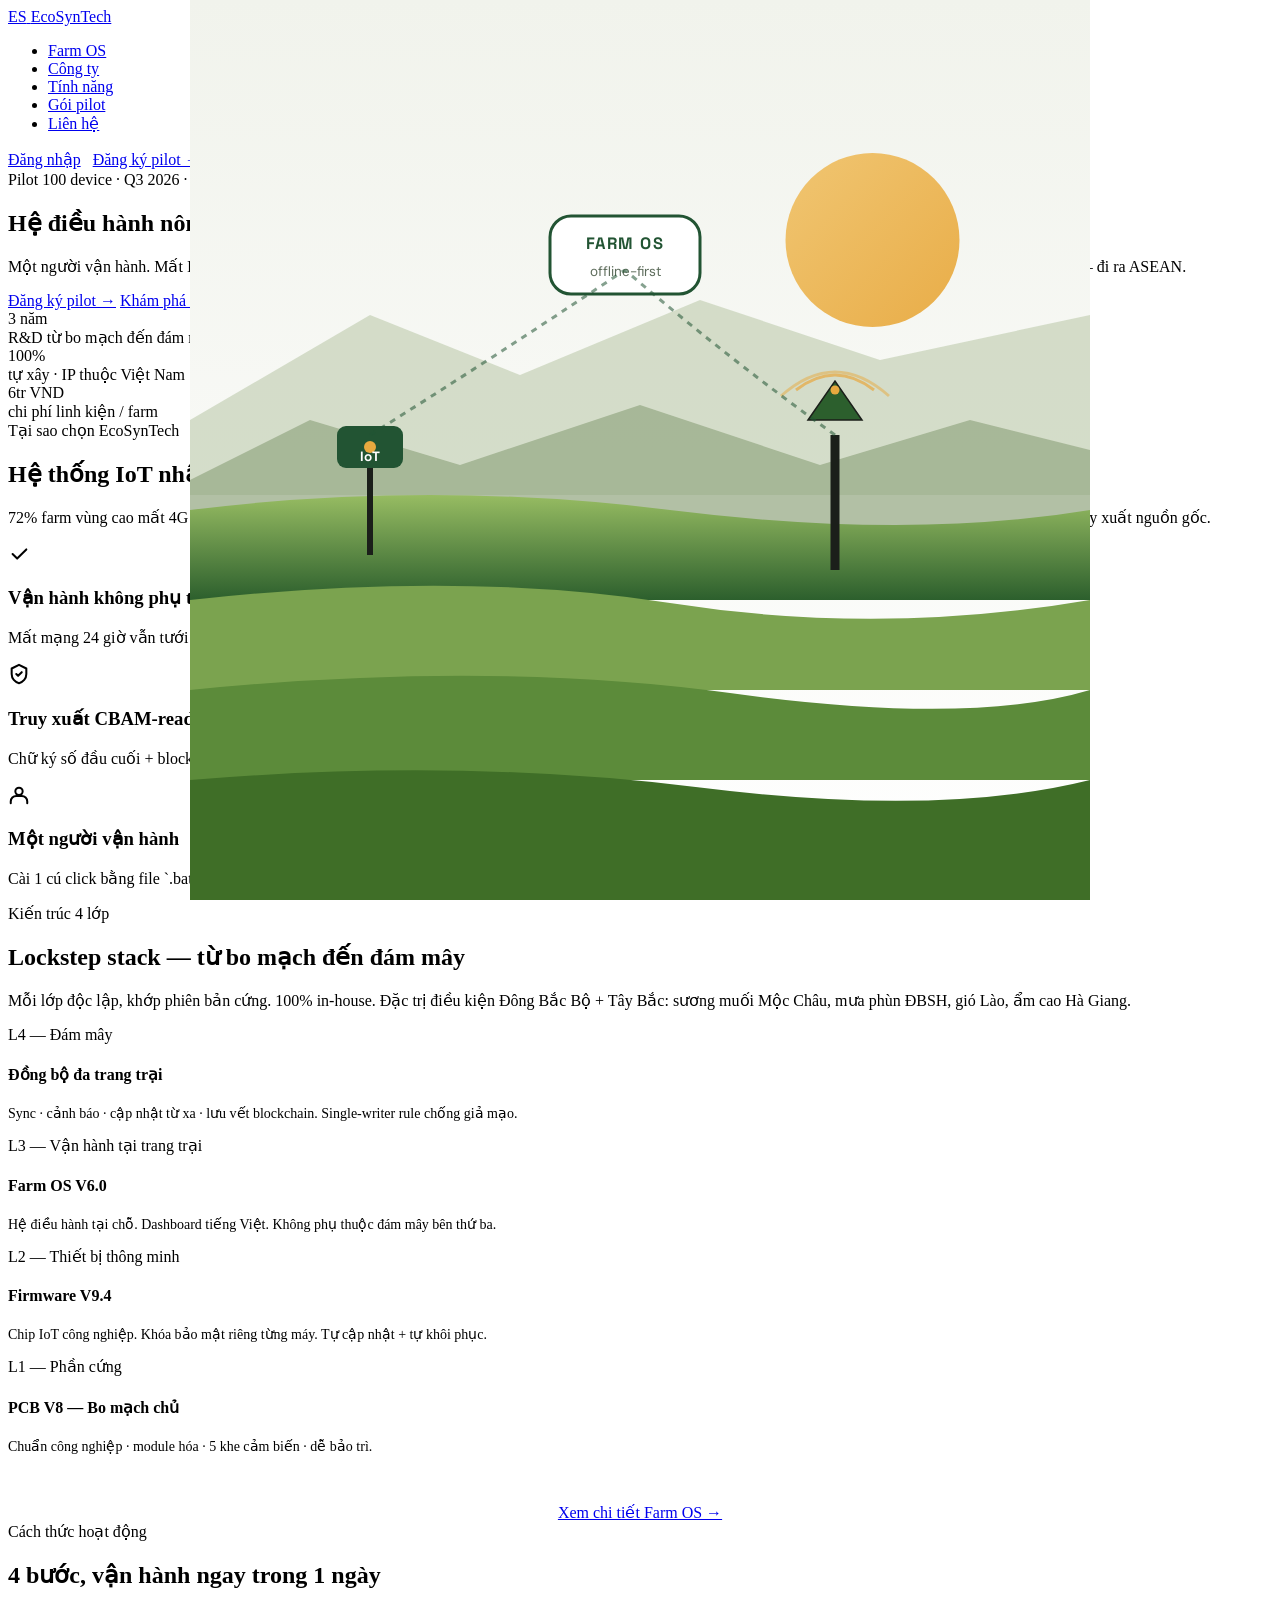
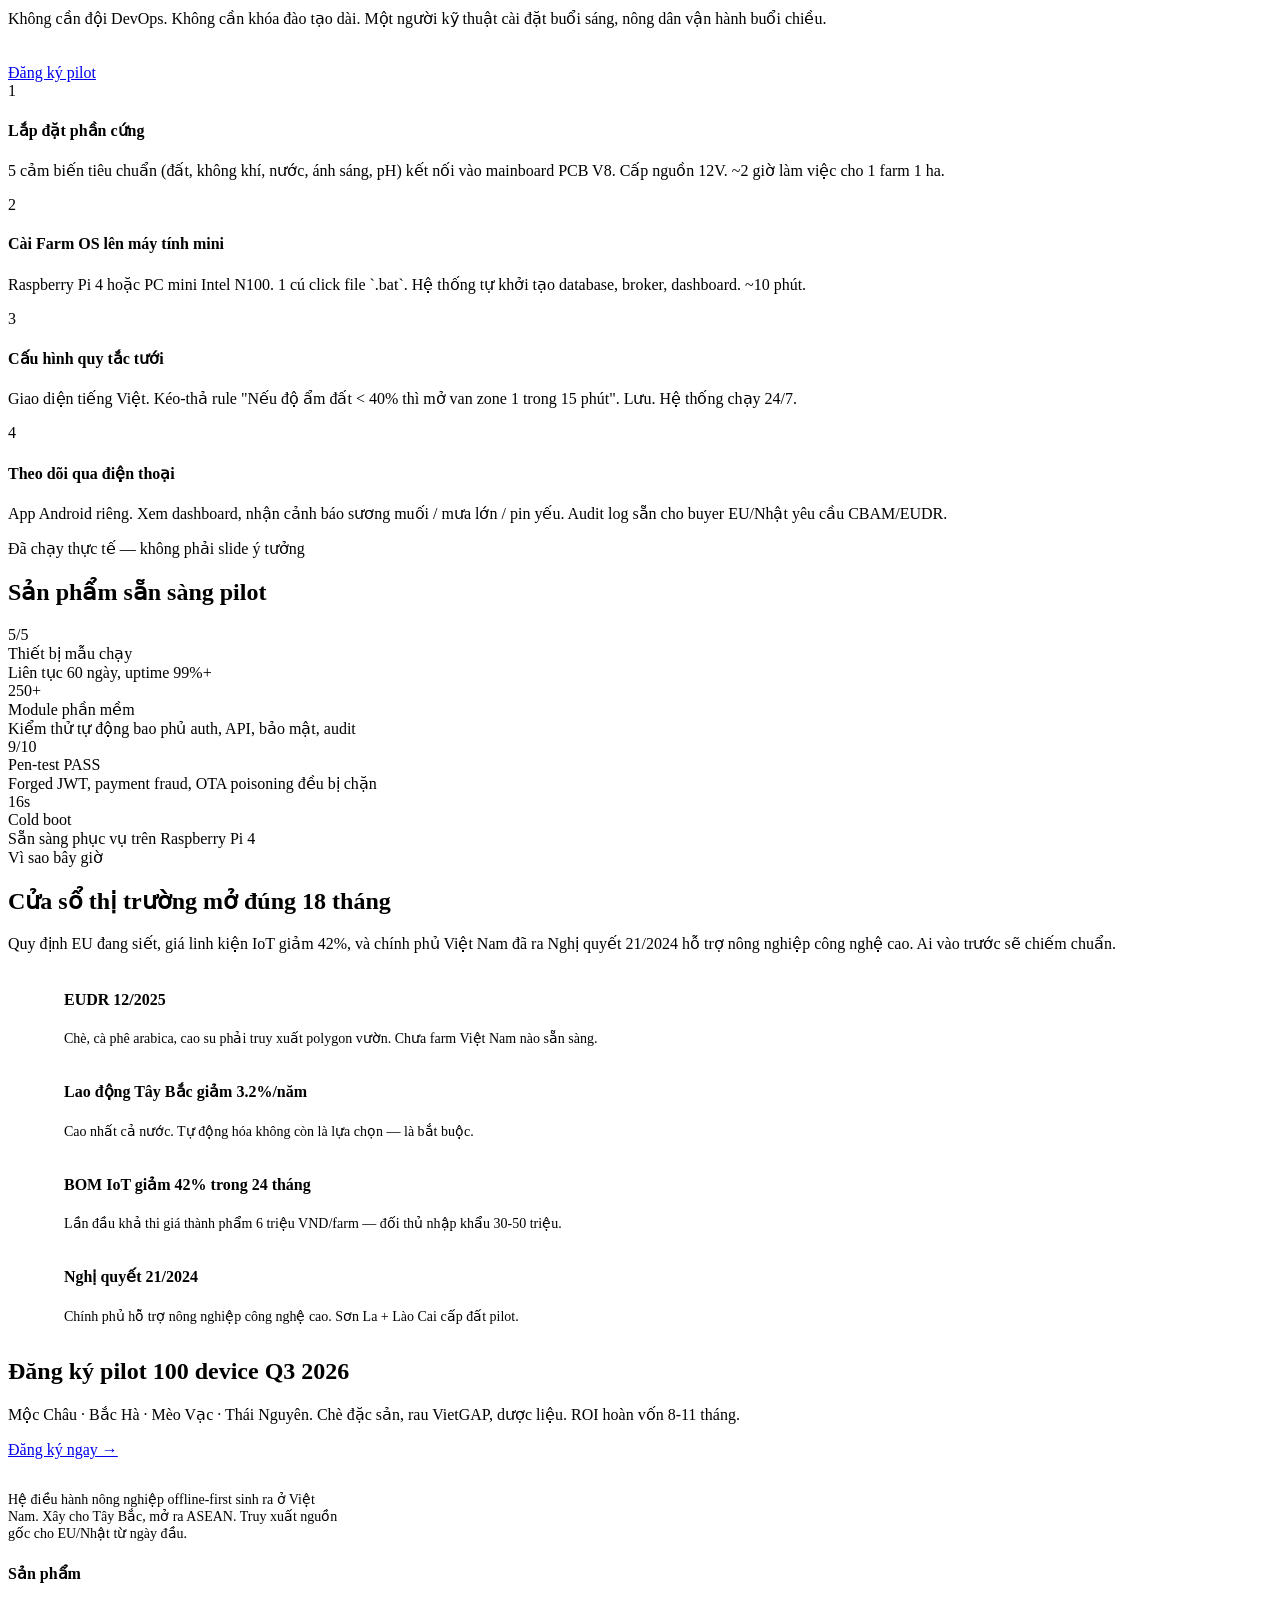
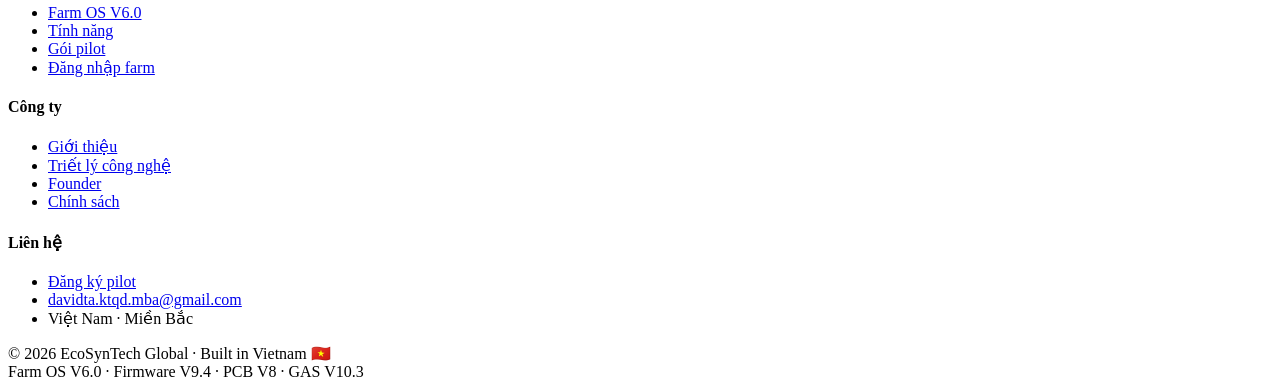
==== index.html @ 5f827bb7 "feat: initial deploy 4-page landing EcoSynTech 2026-06" ====
<!doctype html>
<html lang="vi">
<head>
<meta charset="utf-8">
<meta name="viewport" content="width=device-width, initial-scale=1, viewport-fit=cover">
<title>EcoSynTech Global — Hệ điều hành nông nghiệp Việt Nam</title>
<meta name="description" content="EcoSynTech Farm OS: hệ điều hành nông nghiệp offline-first, truy xuất nguồn gốc CBAM-ready, một người vận hành. Xây tại Việt Nam — Tây Bắc → ASEAN.">
<meta name="theme-color" content="#225433">
<meta property="og:title" content="EcoSynTech Global — Hệ điều hành nông nghiệp">
<meta property="og:description" content="Offline-first · Truy xuất nguồn gốc · CBAM-ready · Một người vận hành. Xây tại Việt Nam.">
<meta property="og:type" content="website">
<link rel="preconnect" href="https://fonts.googleapis.com">
<link rel="preconnect" href="https://fonts.gstatic.com" crossorigin>
<link href="https://fonts.googleapis.com/css2?family=DM+Sans:wght@400;500;600;700&family=Space+Grotesk:wght@400;500;600;700&display=swap" rel="stylesheet">
<link rel="stylesheet" href="/css/landing.css">
</head>
<body>

<!-- ===== NAV ===== -->
<header class="nav">
  <div class="container nav-inner">
    <a href="/" class="brand">
      <span class="brand-mark">ES</span>
      <span>EcoSynTech</span>
    </a>
    <nav>
      <ul class="nav-links" id="navLinks">
        <li><a href="/farm-os.html">Farm OS</a></li>
        <li><a href="/about.html">Công ty</a></li>
        <li><a href="/farm-os.html#features">Tính năng</a></li>
        <li><a href="/farm-os.html#pricing">Gói pilot</a></li>
        <li><a href="/pilot.html">Liên hệ</a></li>
      </ul>
    </nav>
    <div style="display:flex; align-items:center; gap:12px;">
      <a href="/launcher.html" class="btn btn-ghost btn-sm">Đăng nhập</a>
      <a href="/pilot.html" class="btn btn-primary btn-sm nav-cta">Đăng ký pilot →</a>
      <button class="nav-toggle" id="navToggle" aria-label="Menu">☰</button>
    </div>
  </div>
</header>

<!-- ===== HERO ===== -->
<section class="hero">
  <div class="container hero-grid">
    <div>
      <span class="pill pill-amber"><span class="pill-dot"></span>Pilot 100 device · Q3 2026 · Mộc Châu + Lào Cai</span>
      <h1>Hệ điều hành <span class="em">nông nghiệp</span> sinh ra ở Việt Nam.</h1>
      <p class="lead">Một người vận hành. Mất Internet 24 giờ vẫn tưới đúng. Truy xuất nguồn gốc cho EU/Nhật từ ngày đầu. Xây cho chè đặc sản, rau VietGAP, dược liệu Tây Bắc — đi ra ASEAN.</p>

      <div class="hero-cta">
        <a href="/pilot.html" class="btn btn-primary btn-lg">Đăng ký pilot →</a>
        <a href="/farm-os.html" class="btn btn-ghost btn-lg">Khám phá Farm OS</a>
      </div>

      <div class="hero-meta">
        <div class="item">
          <div class="n">3 năm</div>
          <div class="l">R&D từ bo mạch đến đám mây</div>
        </div>
        <div class="item">
          <div class="n">100%</div>
          <div class="l">tự xây · IP thuộc Việt Nam</div>
        </div>
        <div class="item">
          <div class="n">6tr VND</div>
          <div class="l">chi phí linh kiện / farm</div>
        </div>
      </div>
    </div>

    <!-- Hero illustration (inline SVG to keep offline) -->
    <div class="hero-art">
      <svg viewBox="0 0 600 600" xmlns="http://www.w3.org/2000/svg" style="position:absolute;inset:0;width:100%;height:100%;">
        <defs>
          <linearGradient id="sky" x1="0" y1="0" x2="0" y2="1">
            <stop offset="0" stop-color="#F1F3EC"/>
            <stop offset="1" stop-color="#FFFFFF"/>
          </linearGradient>
          <linearGradient id="terrace" x1="0" y1="0" x2="0" y2="1">
            <stop offset="0" stop-color="#97BC62"/>
            <stop offset="1" stop-color="#2C5F2D"/>
          </linearGradient>
          <linearGradient id="sun" x1="0" y1="0" x2="1" y2="1">
            <stop offset="0" stop-color="#F0C36B"/>
            <stop offset="1" stop-color="#E8A93F"/>
          </linearGradient>
        </defs>
        <!-- Sky -->
        <rect width="600" height="600" fill="url(#sky)"/>
        <!-- Sun -->
        <circle cx="455" cy="160" r="58" fill="url(#sun)" opacity="0.95"/>
        <!-- Distant mountain layer -->
        <path d="M0,280 L120,210 L220,250 L340,200 L460,240 L600,210 L600,330 L0,330 Z" fill="#B8C7A6" opacity="0.55"/>
        <path d="M0,320 L80,280 L180,310 L300,270 L420,310 L520,280 L600,300 L600,360 L0,360 Z" fill="#94A883" opacity="0.7"/>
        <!-- Terraced fields -->
        <path d="M0,340 Q160,320 320,340 T600,340 L600,400 L0,400 Z" fill="url(#terrace)"/>
        <path d="M0,400 Q180,380 320,402 T600,400 L600,460 L0,460 Z" fill="#7BA34F"/>
        <path d="M0,460 Q200,440 360,462 T600,460 L600,520 L0,520 Z" fill="#5C8B3A"/>
        <path d="M0,520 Q180,505 340,525 T600,520 L600,600 L0,600 Z" fill="#3F6E27"/>
        <!-- IoT sensor node (sensor mast) -->
        <g transform="translate(120,310)">
          <rect x="-2" y="0" width="4" height="60" fill="#1B1F1A"/>
          <rect x="-22" y="-26" width="44" height="28" rx="6" fill="#225433"/>
          <circle cx="0" cy="-12" r="4" fill="#E8A93F"/>
          <text x="0" y="-3" text-anchor="middle" fill="#FFF" font-size="9" font-family="Space Grotesk" font-weight="700">IoT</text>
        </g>
        <!-- Gateway antenna -->
        <g transform="translate(430,290)">
          <rect x="-3" y="0" width="6" height="90" fill="#1B1F1A"/>
          <path d="M-18,-10 L0,-36 L18,-10 Z" fill="#2C5F2D" stroke="#1B1F1A" stroke-width="1"/>
          <circle cx="0" cy="-30" r="3" fill="#E8A93F"/>
          <!-- Wave -->
          <path d="M-26,-30 Q0,-50 26,-30" stroke="#E8A93F" stroke-width="2" fill="none" opacity="0.7"/>
          <path d="M-36,-26 Q0,-58 36,-26" stroke="#E8A93F" stroke-width="2" fill="none" opacity="0.5"/>
        </g>
        <!-- Cloud / chip floating -->
        <g transform="translate(290,170)">
          <rect x="-50" y="-26" width="100" height="52" rx="14" fill="#FFFFFF" stroke="#225433" stroke-width="2"/>
          <text x="0" y="-4" text-anchor="middle" fill="#225433" font-size="11" font-family="Space Grotesk" font-weight="700" letter-spacing="1">FARM OS</text>
          <text x="0" y="14" text-anchor="middle" fill="#5C6B5A" font-size="9" font-family="DM Sans">offline-first</text>
        </g>
        <!-- Data lines -->
        <path d="M120,290 Q200,240 290,180" stroke="#225433" stroke-width="2" stroke-dasharray="4,4" fill="none" opacity="0.55"/>
        <path d="M430,290 Q360,240 290,180" stroke="#225433" stroke-width="2" stroke-dasharray="4,4" fill="none" opacity="0.55"/>
      </svg>
    </div>
  </div>
</section>

<!-- ===== VALUE PROPOSITION ===== -->
<section class="section">
  <div class="container">
    <div class="section-head">
      <span class="eyebrow">Tại sao chọn EcoSynTech</span>
      <h2>Hệ thống IoT nhập khẩu KHÔNG hợp nông trại Việt Nam</h2>
      <p class="lead">72% farm vùng cao mất 4G ≥ 3 giờ/ngày. 12-18% năng suất chè & rau VietGAP mất mỗi vụ vì tưới sai. EU CBAM 2027 đến gần — nhưng 0 farm Việt sẵn sàng truy xuất nguồn gốc.</p>
    </div>

    <div class="grid grid-3">
      <div class="feature">
        <div class="feature-ic">
          <svg width="22" height="22" viewBox="0 0 24 24" fill="none" stroke="currentColor" stroke-width="2.2" stroke-linecap="round" stroke-linejoin="round"><path d="M5 12l5 5L20 7"/></svg>
        </div>
        <h3>Vận hành không phụ thuộc Internet</h3>
        <p>Mất mạng 24 giờ vẫn tưới đúng. MQTT broker nhúng + database tại chỗ. Dữ liệu không mất khi sóng yếu hay mất điện.</p>
      </div>

      <div class="feature">
        <div class="feature-ic">
          <svg width="22" height="22" viewBox="0 0 24 24" fill="none" stroke="currentColor" stroke-width="2.2" stroke-linecap="round" stroke-linejoin="round"><path d="M12 2l8 4v6c0 5-3.5 9-8 10-4.5-1-8-5-8-10V6l8-4z"/><path d="M9 12l2 2 4-4"/></svg>
        </div>
        <h3>Truy xuất CBAM-ready từ ngày đầu</h3>
        <p>Chữ ký số đầu cuối + blockchain ledger. Audit polygon vườn cho EUDR 12/2025: chè, cà phê arabica, dược liệu — không thể giả mạo.</p>
      </div>

      <div class="feature">
        <div class="feature-ic">
          <svg width="22" height="22" viewBox="0 0 24 24" fill="none" stroke="currentColor" stroke-width="2.2" stroke-linecap="round" stroke-linejoin="round"><circle cx="12" cy="8" r="4"/><path d="M3 21v-2a6 6 0 0 1 6-6h6a6 6 0 0 1 6 6v2"/></svg>
        </div>
        <h3>Một người vận hành</h3>
        <p>Cài 1 cú click bằng file `.bat`. Giao diện tiếng Việt. Tự cập nhật + tự khôi phục khi lỗi. Hai vợ chồng nông dân vận hành được.</p>
      </div>
    </div>
  </div>
</section>

<!-- ===== PRODUCT STACK ===== -->
<section class="section section-dark">
  <div class="container">
    <div class="section-head">
      <span class="eyebrow" style="color:var(--amber);">Kiến trúc 4 lớp</span>
      <h2>Lockstep stack — từ bo mạch đến đám mây</h2>
      <p class="lead">Mỗi lớp độc lập, khớp phiên bản cứng. 100% in-house. Đặc trị điều kiện Đông Bắc Bộ + Tây Bắc: sương muối Mộc Châu, mưa phùn ĐBSH, gió Lào, ẩm cao Hà Giang.</p>
    </div>

    <div class="grid grid-4">
      <div class="card card-dark" style="background:rgba(255,255,255,0.04); border-color:rgba(255,255,255,0.10);">
        <span class="eyebrow" style="color:var(--amber);">L4 — Đám mây</span>
        <h4>Đồng bộ đa trang trại</h4>
        <p class="muted" style="margin-top:8px;font-size:14px;">Sync · cảnh báo · cập nhật từ xa · lưu vết blockchain. Single-writer rule chống giả mạo.</p>
      </div>
      <div class="card card-dark" style="background:rgba(255,255,255,0.04); border-color:rgba(255,255,255,0.10);">
        <span class="eyebrow" style="color:var(--amber);">L3 — Vận hành tại trang trại</span>
        <h4>Farm OS V6.0</h4>
        <p class="muted" style="margin-top:8px;font-size:14px;">Hệ điều hành tại chỗ. Dashboard tiếng Việt. Không phụ thuộc đám mây bên thứ ba.</p>
      </div>
      <div class="card card-dark" style="background:rgba(255,255,255,0.04); border-color:rgba(255,255,255,0.10);">
        <span class="eyebrow" style="color:var(--amber);">L2 — Thiết bị thông minh</span>
        <h4>Firmware V9.4</h4>
        <p class="muted" style="margin-top:8px;font-size:14px;">Chip IoT công nghiệp. Khóa bảo mật riêng từng máy. Tự cập nhật + tự khôi phục.</p>
      </div>
      <div class="card card-dark" style="background:rgba(255,255,255,0.04); border-color:rgba(255,255,255,0.10);">
        <span class="eyebrow" style="color:var(--amber);">L1 — Phần cứng</span>
        <h4>PCB V8 — Bo mạch chủ</h4>
        <p class="muted" style="margin-top:8px;font-size:14px;">Chuẩn công nghiệp · module hóa · 5 khe cảm biến · dễ bảo trì.</p>
      </div>
    </div>

    <div style="text-align:center; margin-top:48px;">
      <a href="/farm-os.html" class="btn btn-amber btn-lg">Xem chi tiết Farm OS →</a>
    </div>
  </div>
</section>

<!-- ===== HOW IT WORKS ===== -->
<section class="section">
  <div class="container">
    <div class="grid grid-2" style="gap:60px; align-items:start;">
      <div>
        <span class="eyebrow">Cách thức hoạt động</span>
        <h2>4 bước, vận hành ngay trong 1 ngày</h2>
        <p class="lead" style="margin-top:16px;">Không cần đội DevOps. Không cần khóa đào tạo dài. Một người kỹ thuật cài đặt buổi sáng, nông dân vận hành buổi chiều.</p>

        <div style="margin-top:36px;">
          <a href="/pilot.html" class="btn btn-primary">Đăng ký pilot</a>
        </div>
      </div>

      <div class="steps">
        <div class="step">
          <div class="step-num">1</div>
          <div>
            <h4>Lắp đặt phần cứng</h4>
            <p>5 cảm biến tiêu chuẩn (đất, không khí, nước, ánh sáng, pH) kết nối vào mainboard PCB V8. Cấp nguồn 12V. ~2 giờ làm việc cho 1 farm 1 ha.</p>
          </div>
        </div>
        <div class="step">
          <div class="step-num">2</div>
          <div>
            <h4>Cài Farm OS lên máy tính mini</h4>
            <p>Raspberry Pi 4 hoặc PC mini Intel N100. 1 cú click file `.bat`. Hệ thống tự khởi tạo database, broker, dashboard. ~10 phút.</p>
          </div>
        </div>
        <div class="step">
          <div class="step-num">3</div>
          <div>
            <h4>Cấu hình quy tắc tưới</h4>
            <p>Giao diện tiếng Việt. Kéo-thả rule "Nếu độ ẩm đất &lt; 40% thì mở van zone 1 trong 15 phút". Lưu. Hệ thống chạy 24/7.</p>
          </div>
        </div>
        <div class="step">
          <div class="step-num">4</div>
          <div>
            <h4>Theo dõi qua điện thoại</h4>
            <p>App Android riêng. Xem dashboard, nhận cảnh báo sương muối / mưa lớn / pin yếu. Audit log sẵn cho buyer EU/Nhật yêu cầu CBAM/EUDR.</p>
          </div>
        </div>
      </div>
    </div>
  </div>
</section>

<!-- ===== TRACTION / STATS ===== -->
<section class="section" style="background:var(--cream);">
  <div class="container">
    <div class="section-head">
      <span class="eyebrow">Đã chạy thực tế — không phải slide ý tưởng</span>
      <h2>Sản phẩm sẵn sàng pilot</h2>
    </div>

    <div class="grid grid-4">
      <div class="stat-block">
        <div class="n">5/5</div>
        <div class="l">Thiết bị mẫu chạy</div>
        <div class="d">Liên tục 60 ngày, uptime 99%+</div>
      </div>
      <div class="stat-block">
        <div class="n">250+</div>
        <div class="l">Module phần mềm</div>
        <div class="d">Kiểm thử tự động bao phủ auth, API, bảo mật, audit</div>
      </div>
      <div class="stat-block">
        <div class="n">9/10</div>
        <div class="l">Pen-test PASS</div>
        <div class="d">Forged JWT, payment fraud, OTA poisoning đều bị chặn</div>
      </div>
      <div class="stat-block">
        <div class="n">16s</div>
        <div class="l">Cold boot</div>
        <div class="d">Sẵn sàng phục vụ trên Raspberry Pi 4</div>
      </div>
    </div>
  </div>
</section>

<!-- ===== WHY NOW ===== -->
<section class="section">
  <div class="container">
    <div class="grid grid-2" style="gap:60px; align-items:center;">
      <div>
        <span class="eyebrow">Vì sao bây giờ</span>
        <h2>Cửa sổ thị trường mở đúng 18 tháng</h2>
        <p class="lead" style="margin-top:14px;">Quy định EU đang siết, giá linh kiện IoT giảm 42%, và chính phủ Việt Nam đã ra Nghị quyết 21/2024 hỗ trợ nông nghiệp công nghệ cao. Ai vào trước sẽ chiếm chuẩn.</p>
      </div>

      <div class="grid" style="gap:18px;">
        <div class="card" style="display:grid; grid-template-columns:40px 1fr; gap:16px; align-items:start;">
          <div class="pill-dot" style="width:14px;height:14px;background:var(--amber);margin-top:6px;"></div>
          <div>
            <h4 style="font-size:16px;">EUDR 12/2025</h4>
            <p class="muted" style="font-size:14px;">Chè, cà phê arabica, cao su phải truy xuất polygon vườn. Chưa farm Việt Nam nào sẵn sàng.</p>
          </div>
        </div>
        <div class="card" style="display:grid; grid-template-columns:40px 1fr; gap:16px; align-items:start;">
          <div class="pill-dot" style="width:14px;height:14px;background:var(--amber);margin-top:6px;"></div>
          <div>
            <h4 style="font-size:16px;">Lao động Tây Bắc giảm 3.2%/năm</h4>
            <p class="muted" style="font-size:14px;">Cao nhất cả nước. Tự động hóa không còn là lựa chọn — là bắt buộc.</p>
          </div>
        </div>
        <div class="card" style="display:grid; grid-template-columns:40px 1fr; gap:16px; align-items:start;">
          <div class="pill-dot" style="width:14px;height:14px;background:var(--amber);margin-top:6px;"></div>
          <div>
            <h4 style="font-size:16px;">BOM IoT giảm 42% trong 24 tháng</h4>
            <p class="muted" style="font-size:14px;">Lần đầu khả thi giá thành phẩm 6 triệu VND/farm — đối thủ nhập khẩu 30-50 triệu.</p>
          </div>
        </div>
        <div class="card" style="display:grid; grid-template-columns:40px 1fr; gap:16px; align-items:start;">
          <div class="pill-dot" style="width:14px;height:14px;background:var(--amber);margin-top:6px;"></div>
          <div>
            <h4 style="font-size:16px;">Nghị quyết 21/2024</h4>
            <p class="muted" style="font-size:14px;">Chính phủ hỗ trợ nông nghiệp công nghệ cao. Sơn La + Lào Cai cấp đất pilot.</p>
          </div>
        </div>
      </div>
    </div>
  </div>
</section>

<!-- ===== CTA BANNER ===== -->
<section class="section">
  <div class="container">
    <div class="cta-banner">
      <div>
        <h2>Đăng ký pilot 100 device Q3 2026</h2>
        <p class="lead" style="margin-top:14px;">Mộc Châu · Bắc Hà · Mèo Vạc · Thái Nguyên. Chè đặc sản, rau VietGAP, dược liệu. ROI hoàn vốn 8-11 tháng.</p>
      </div>
      <div class="actions">
        <a href="/pilot.html" class="btn btn-amber btn-lg">Đăng ký ngay →</a>
        <a href="/about.html" class="btn btn-ghost btn-lg" style="color:#fff; border-color:rgba(255,255,255,0.4);">Về công ty</a>
      </div>
    </div>
  </div>
</section>

<!-- ===== FOOTER ===== -->
<footer class="footer">
  <div class="container">
    <div class="footer-grid">
      <div>
        <div class="brand" style="color:#fff;">
          <span class="brand-mark">ES</span>
          <span>EcoSynTech Global</span>
        </div>
        <p style="margin-top:14px; font-size:14px; max-width:340px;">Hệ điều hành nông nghiệp offline-first sinh ra ở Việt Nam. Xây cho Tây Bắc, mở ra ASEAN. Truy xuất nguồn gốc cho EU/Nhật từ ngày đầu.</p>
      </div>
      <div>
        <h4>Sản phẩm</h4>
        <ul>
          <li><a href="/farm-os.html">Farm OS V6.0</a></li>
          <li><a href="/farm-os.html#features">Tính năng</a></li>
          <li><a href="/farm-os.html#pricing">Gói pilot</a></li>
          <li><a href="/launcher.html">Đăng nhập farm</a></li>
        </ul>
      </div>
      <div>
        <h4>Công ty</h4>
        <ul>
          <li><a href="/about.html">Giới thiệu</a></li>
          <li><a href="/about.html#tech">Triết lý công nghệ</a></li>
          <li><a href="/about.html#founder">Founder</a></li>
          <li><a href="/policies.html">Chính sách</a></li>
        </ul>
      </div>
      <div>
        <h4>Liên hệ</h4>
        <ul>
          <li><a href="/pilot.html">Đăng ký pilot</a></li>
          <li><a href="mailto:davidta.ktqd.mba@gmail.com">davidta.ktqd.mba@gmail.com</a></li>
          <li>Việt Nam · Miền Bắc</li>
        </ul>
      </div>
    </div>
    <div class="footer-bottom">
      <div>© 2026 EcoSynTech Global · Built in Vietnam 🇻🇳</div>
      <div>Farm OS V6.0 · Firmware V9.4 · PCB V8 · GAS V10.3</div>
    </div>
  </div>
</footer>

<script>
  // Mobile nav toggle
  document.getElementById('navToggle')?.addEventListener('click', function() {
    document.getElementById('navLinks').classList.toggle('open');
  });
</script>
</body>
</html>
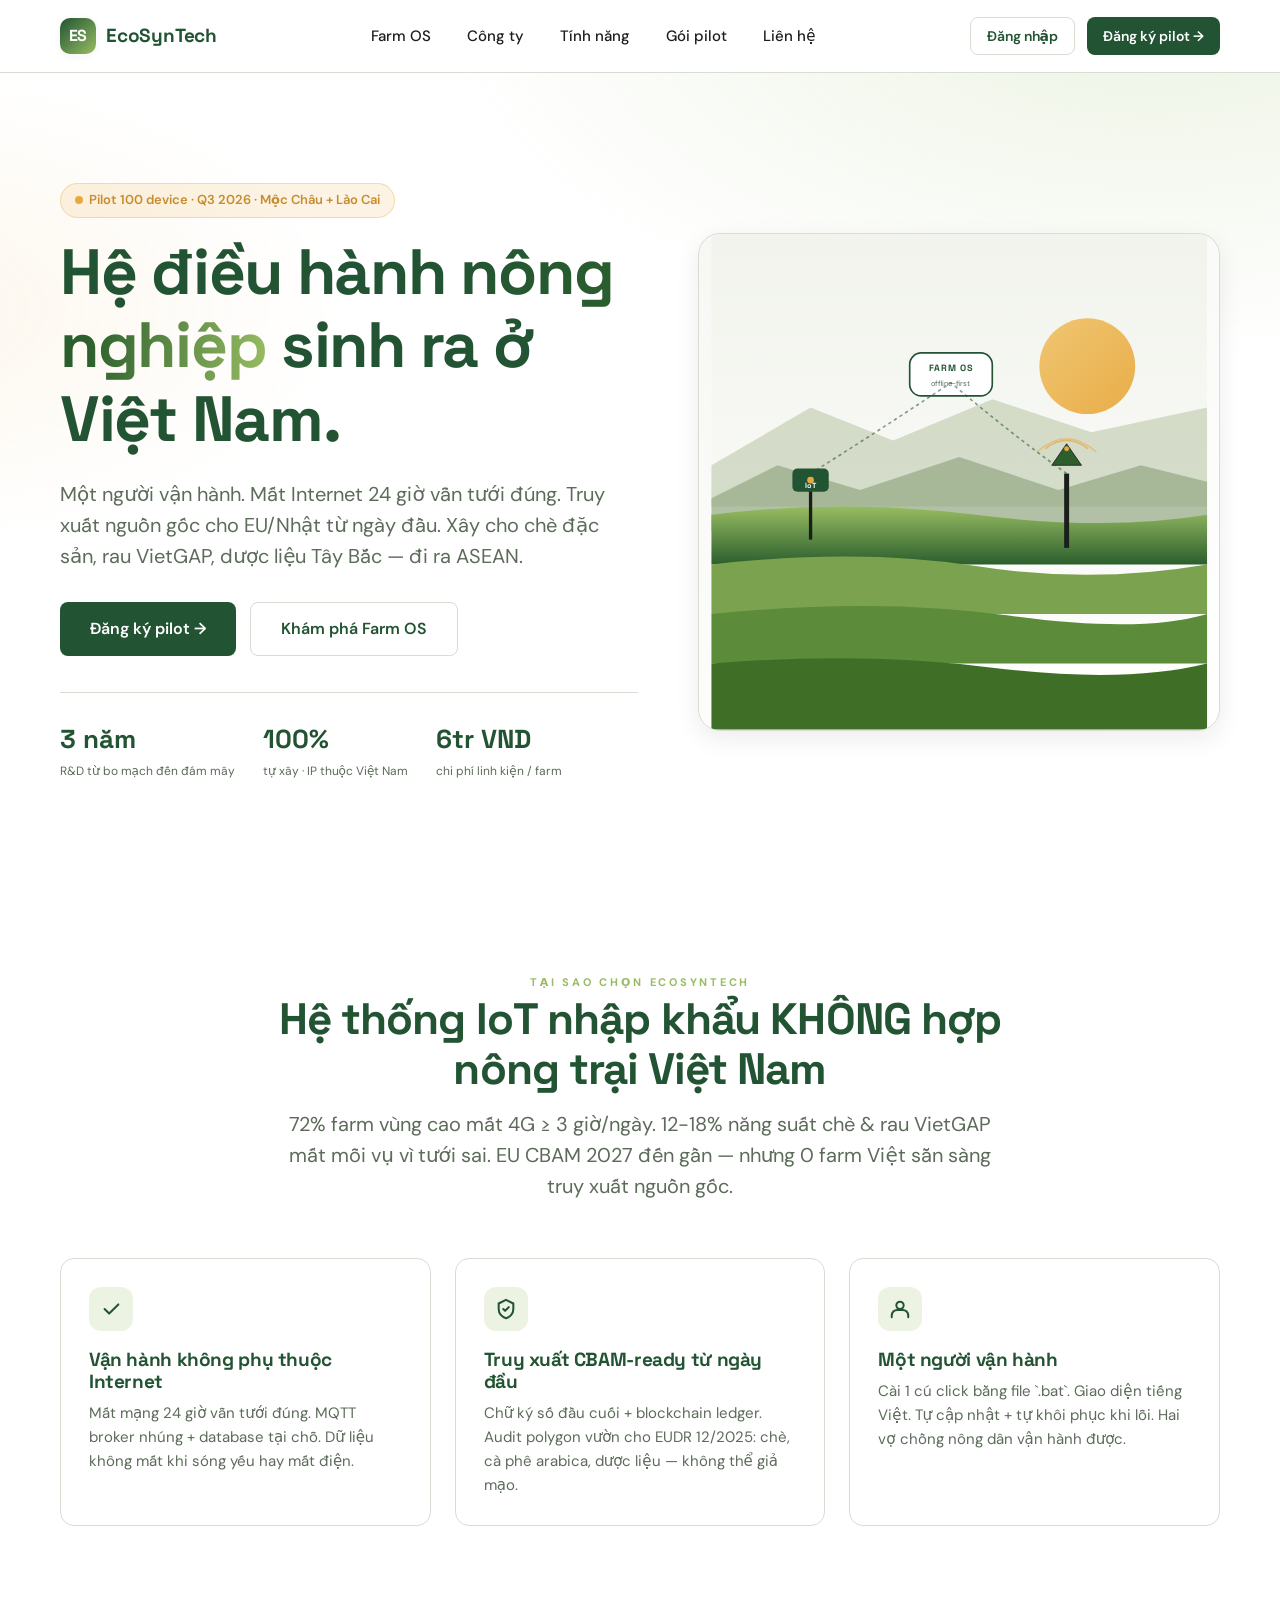
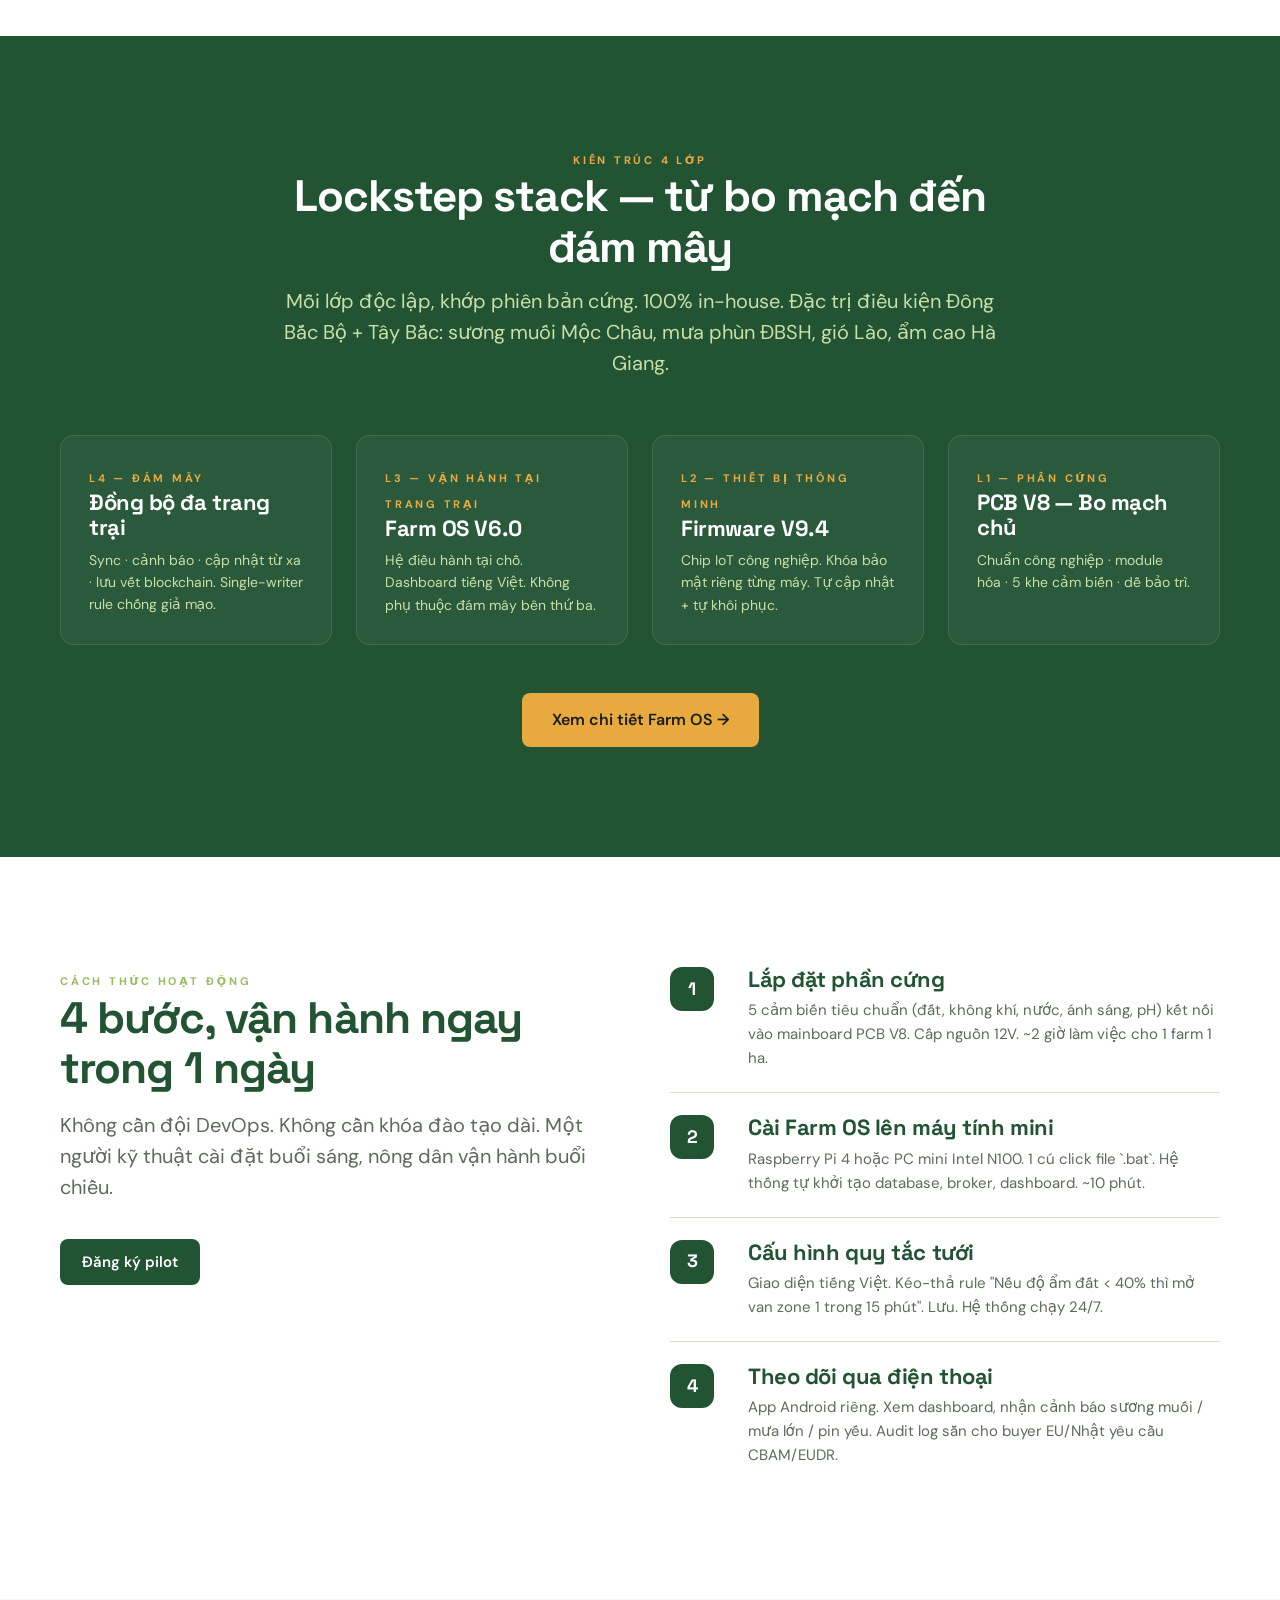
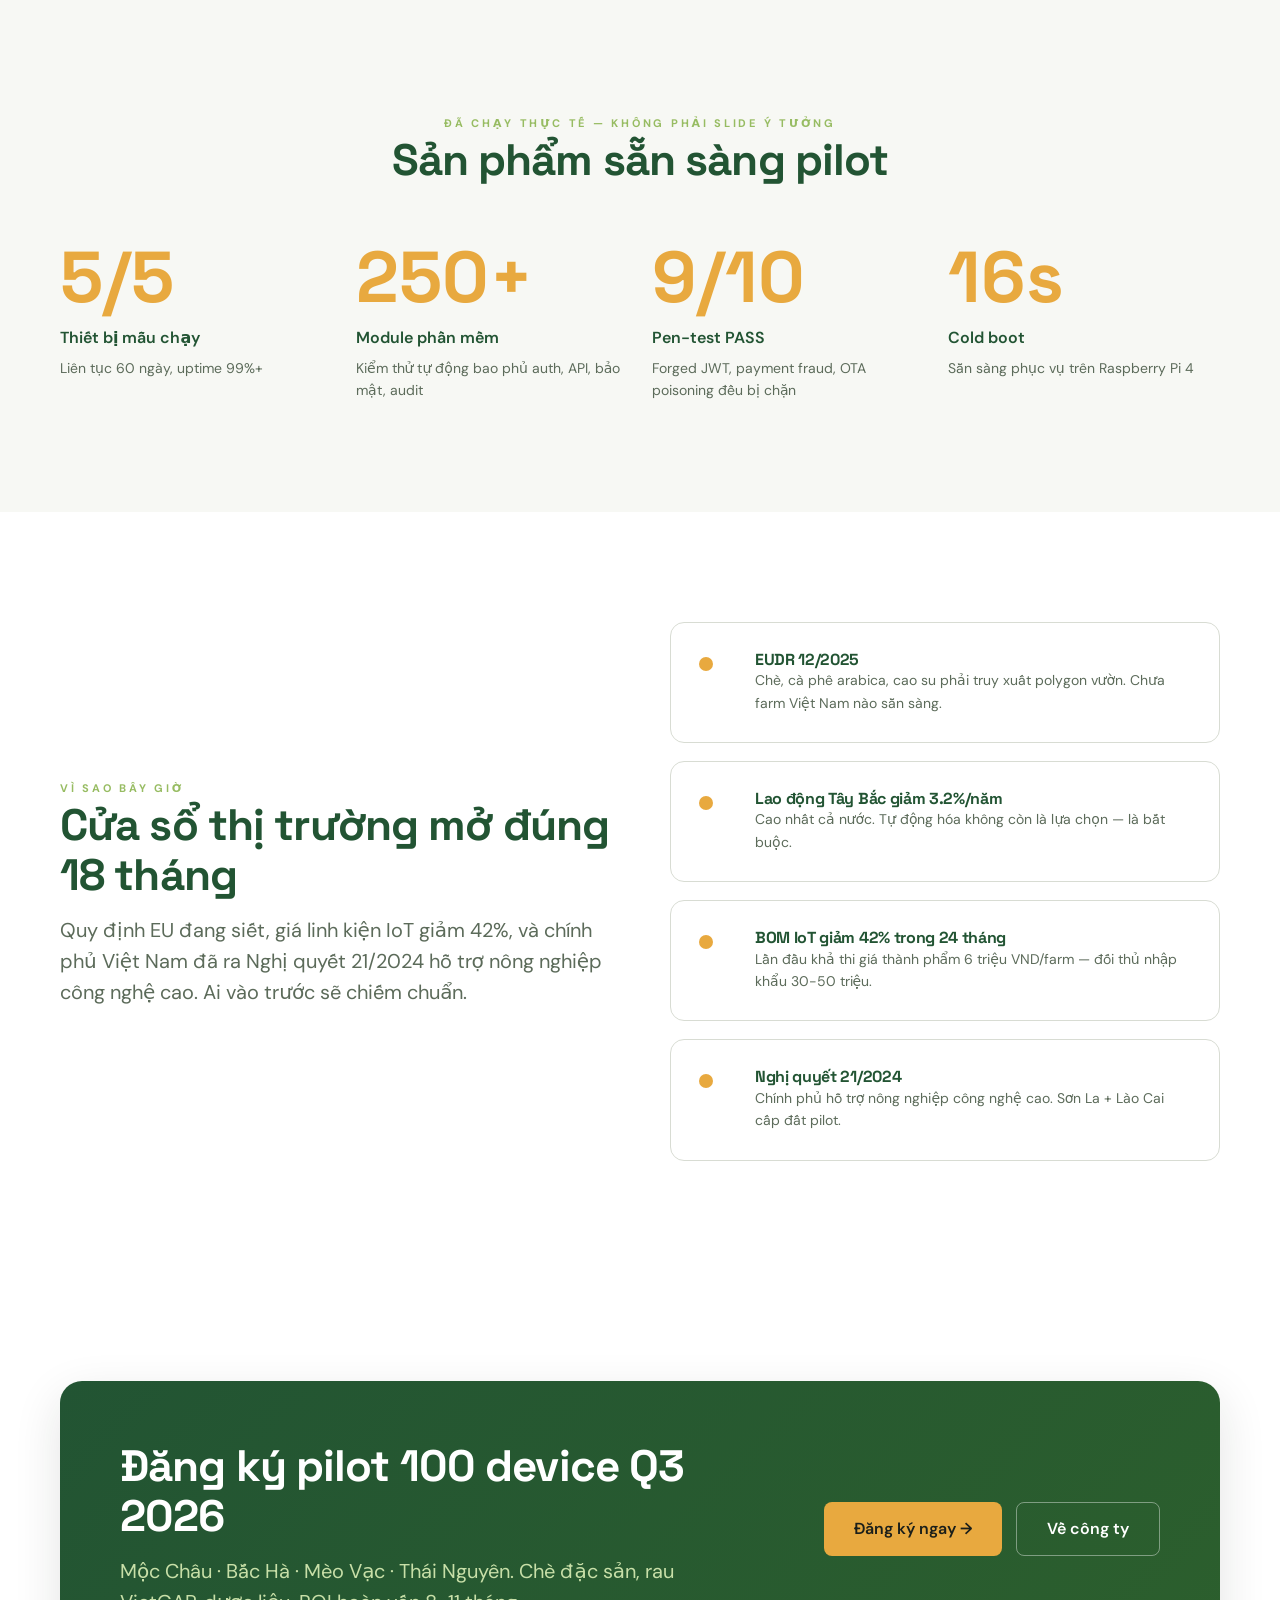
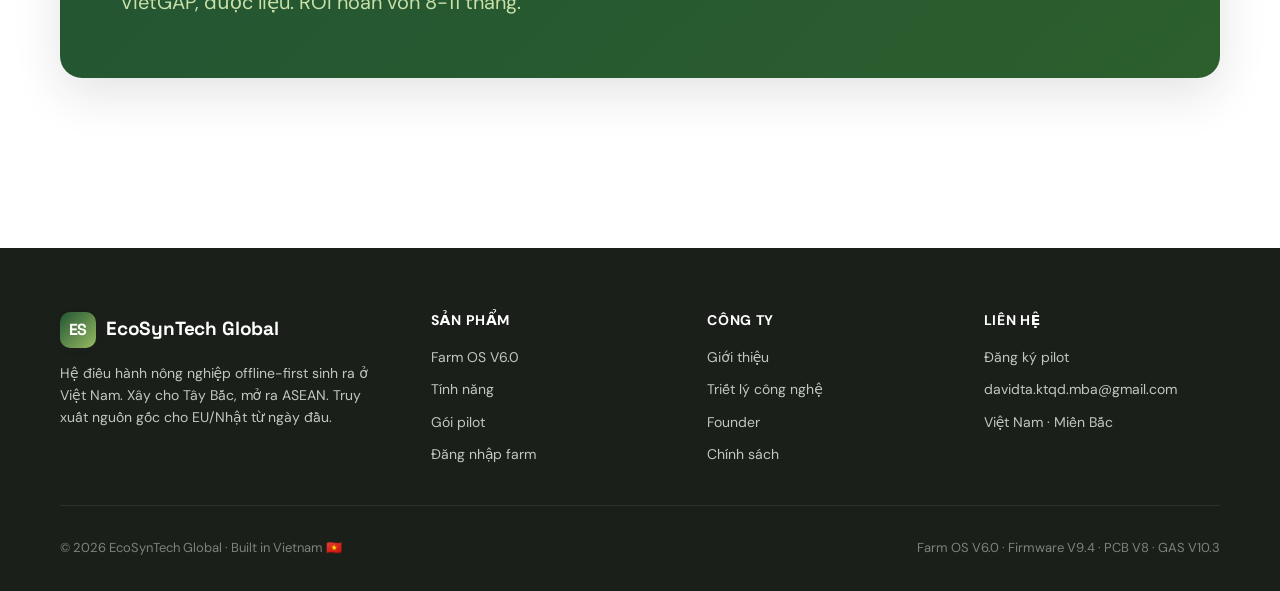
==== commit 541597f8: "fix: relative paths for GitHub Pages subpath Convert all internal href from absolute /path.html to r" ====
--- a/index.html
+++ b/index.html
@@ -12,29 +12,29 @@
 <link rel="preconnect" href="https://fonts.googleapis.com">
 <link rel="preconnect" href="https://fonts.gstatic.com" crossorigin>
 <link href="https://fonts.googleapis.com/css2?family=DM+Sans:wght@400;500;600;700&family=Space+Grotesk:wght@400;500;600;700&display=swap" rel="stylesheet">
-<link rel="stylesheet" href="/css/landing.css">
+<link rel="stylesheet" href="css/landing.css">
 </head>
 <body>
 
 <!-- ===== NAV ===== -->
 <header class="nav">
   <div class="container nav-inner">
-    <a href="/" class="brand">
+    <a href="index.html" class="brand">
       <span class="brand-mark">ES</span>
       <span>EcoSynTech</span>
     </a>
     <nav>
       <ul class="nav-links" id="navLinks">
-        <li><a href="/farm-os.html">Farm OS</a></li>
-        <li><a href="/about.html">Công ty</a></li>
-        <li><a href="/farm-os.html#features">Tính năng</a></li>
-        <li><a href="/farm-os.html#pricing">Gói pilot</a></li>
-        <li><a href="/pilot.html">Liên hệ</a></li>
+        <li><a href="farm-os.html">Farm OS</a></li>
+        <li><a href="about.html">Công ty</a></li>
+        <li><a href="farm-os.html#features">Tính năng</a></li>
+        <li><a href="farm-os.html#pricing">Gói pilot</a></li>
+        <li><a href="pilot.html">Liên hệ</a></li>
       </ul>
     </nav>
     <div style="display:flex; align-items:center; gap:12px;">
-      <a href="/launcher.html" class="btn btn-ghost btn-sm">Đăng nhập</a>
-      <a href="/pilot.html" class="btn btn-primary btn-sm nav-cta">Đăng ký pilot →</a>
+      <a href="launcher.html" class="btn btn-ghost btn-sm">Đăng nhập</a>
+      <a href="pilot.html" class="btn btn-primary btn-sm nav-cta">Đăng ký pilot →</a>
       <button class="nav-toggle" id="navToggle" aria-label="Menu">☰</button>
     </div>
   </div>
@@ -49,8 +49,8 @@
       <p class="lead">Một người vận hành. Mất Internet 24 giờ vẫn tưới đúng. Truy xuất nguồn gốc cho EU/Nhật từ ngày đầu. Xây cho chè đặc sản, rau VietGAP, dược liệu Tây Bắc — đi ra ASEAN.</p>
 
       <div class="hero-cta">
-        <a href="/pilot.html" class="btn btn-primary btn-lg">Đăng ký pilot →</a>
-        <a href="/farm-os.html" class="btn btn-ghost btn-lg">Khám phá Farm OS</a>
+        <a href="pilot.html" class="btn btn-primary btn-lg">Đăng ký pilot →</a>
+        <a href="farm-os.html" class="btn btn-ghost btn-lg">Khám phá Farm OS</a>
       </div>
 
       <div class="hero-meta">
@@ -198,7 +198,7 @@
     </div>
 
     <div style="text-align:center; margin-top:48px;">
-      <a href="/farm-os.html" class="btn btn-amber btn-lg">Xem chi tiết Farm OS →</a>
+      <a href="farm-os.html" class="btn btn-amber btn-lg">Xem chi tiết Farm OS →</a>
     </div>
   </div>
 </section>
@@ -213,7 +213,7 @@
         <p class="lead" style="margin-top:16px;">Không cần đội DevOps. Không cần khóa đào tạo dài. Một người kỹ thuật cài đặt buổi sáng, nông dân vận hành buổi chiều.</p>
 
         <div style="margin-top:36px;">
-          <a href="/pilot.html" class="btn btn-primary">Đăng ký pilot</a>
+          <a href="pilot.html" class="btn btn-primary">Đăng ký pilot</a>
         </div>
       </div>
 
@@ -337,8 +337,8 @@
         <p class="lead" style="margin-top:14px;">Mộc Châu · Bắc Hà · Mèo Vạc · Thái Nguyên. Chè đặc sản, rau VietGAP, dược liệu. ROI hoàn vốn 8-11 tháng.</p>
       </div>
       <div class="actions">
-        <a href="/pilot.html" class="btn btn-amber btn-lg">Đăng ký ngay →</a>
-        <a href="/about.html" class="btn btn-ghost btn-lg" style="color:#fff; border-color:rgba(255,255,255,0.4);">Về công ty</a>
+        <a href="pilot.html" class="btn btn-amber btn-lg">Đăng ký ngay →</a>
+        <a href="about.html" class="btn btn-ghost btn-lg" style="color:#fff; border-color:rgba(255,255,255,0.4);">Về công ty</a>
       </div>
     </div>
   </div>
@@ -358,25 +358,25 @@
       <div>
         <h4>Sản phẩm</h4>
         <ul>
-          <li><a href="/farm-os.html">Farm OS V6.0</a></li>
-          <li><a href="/farm-os.html#features">Tính năng</a></li>
-          <li><a href="/farm-os.html#pricing">Gói pilot</a></li>
-          <li><a href="/launcher.html">Đăng nhập farm</a></li>
+          <li><a href="farm-os.html">Farm OS V6.0</a></li>
+          <li><a href="farm-os.html#features">Tính năng</a></li>
+          <li><a href="farm-os.html#pricing">Gói pilot</a></li>
+          <li><a href="launcher.html">Đăng nhập farm</a></li>
         </ul>
       </div>
       <div>
         <h4>Công ty</h4>
         <ul>
-          <li><a href="/about.html">Giới thiệu</a></li>
-          <li><a href="/about.html#tech">Triết lý công nghệ</a></li>
-          <li><a href="/about.html#founder">Founder</a></li>
-          <li><a href="/policies.html">Chính sách</a></li>
+          <li><a href="about.html">Giới thiệu</a></li>
+          <li><a href="about.html#tech">Triết lý công nghệ</a></li>
+          <li><a href="about.html#founder">Founder</a></li>
+          <li><a href="policies.html">Chính sách</a></li>
         </ul>
       </div>
       <div>
         <h4>Liên hệ</h4>
         <ul>
-          <li><a href="/pilot.html">Đăng ký pilot</a></li>
+          <li><a href="pilot.html">Đăng ký pilot</a></li>
           <li><a href="mailto:davidta.ktqd.mba@gmail.com">davidta.ktqd.mba@gmail.com</a></li>
           <li>Việt Nam · Miền Bắc</li>
         </ul>
--- a/css/landing.css
+++ b/css/landing.css
@@ -0,0 +1,544 @@
+/* ============================================================
+ * EcoSynTech Global — Landing Design System V1
+ * Brand: Forest & Moss & Amber. Vietnamese-first. Mobile-first.
+ * ============================================================ */
+
+:root {
+  /* Brand palette — consistent với pitch deck investor */
+  --deep:    #225433;
+  --primary: #2C5F2D;
+  --moss:    #97BC62;
+  --moss-soft: #C8DFA8;
+  --amber:   #E8A93F;
+  --amber-warm: #C68C2D;
+  --ink:     #1B1F1A;
+  --mid:     #5C6B5A;
+  --soft:    #8B9A88;
+  --cream:   #F7F8F4;
+  --line:    #D8DCD3;
+  --bg:      #FFFFFF;
+
+  /* Typography */
+  --font-display: 'Space Grotesk', 'Inter', -apple-system, BlinkMacSystemFont, 'Segoe UI', system-ui, sans-serif;
+  --font-body: 'DM Sans', 'Inter', -apple-system, BlinkMacSystemFont, 'Segoe UI', system-ui, sans-serif;
+
+  /* Sizes */
+  --container: 1240px;
+  --gutter: clamp(20px, 4vw, 40px);
+  --radius-sm: 8px;
+  --radius: 14px;
+  --radius-lg: 22px;
+
+  /* Shadows */
+  --shadow-sm: 0 2px 8px rgba(27,31,26,0.06);
+  --shadow:    0 8px 24px rgba(27,31,26,0.08);
+  --shadow-lg: 0 16px 48px rgba(27,31,26,0.12);
+}
+
+* { margin: 0; padding: 0; box-sizing: border-box; }
+
+html { scroll-behavior: smooth; -webkit-text-size-adjust: 100%; }
+
+body {
+  font-family: var(--font-body);
+  font-size: 16px;
+  line-height: 1.6;
+  color: var(--ink);
+  background: var(--bg);
+  -webkit-font-smoothing: antialiased;
+  -moz-osx-font-smoothing: grayscale;
+}
+
+img, svg { display: block; max-width: 100%; height: auto; }
+
+a { color: var(--primary); text-decoration: none; transition: color .15s ease; }
+a:hover { color: var(--deep); }
+
+button { font-family: inherit; cursor: pointer; }
+
+/* === Layout === */
+.container {
+  max-width: var(--container);
+  margin: 0 auto;
+  padding: 0 var(--gutter);
+}
+
+.section {
+  padding: clamp(56px, 9vw, 110px) 0;
+}
+
+.section-sm {
+  padding: clamp(40px, 6vw, 72px) 0;
+}
+
+/* === Typography === */
+h1, h2, h3, h4, h5, h6 {
+  font-family: var(--font-display);
+  font-weight: 700;
+  letter-spacing: -0.02em;
+  line-height: 1.15;
+  color: var(--deep);
+}
+
+h1 { font-size: clamp(36px, 5.5vw, 64px); }
+h2 { font-size: clamp(28px, 3.5vw, 44px); }
+h3 { font-size: clamp(22px, 2.5vw, 30px); }
+h4 { font-size: clamp(18px, 1.8vw, 22px); }
+
+.eyebrow {
+  font-family: var(--font-body);
+  font-weight: 700;
+  font-size: 11px;
+  letter-spacing: 0.25em;
+  text-transform: uppercase;
+  color: var(--moss);
+  margin-bottom: 16px;
+}
+
+.lead {
+  font-size: clamp(17px, 1.8vw, 20px);
+  line-height: 1.55;
+  color: var(--mid);
+  max-width: 720px;
+}
+
+.muted { color: var(--mid); }
+.tiny  { font-size: 13px; color: var(--soft); }
+
+/* === Nav === */
+.nav {
+  position: sticky;
+  top: 0;
+  z-index: 100;
+  background: rgba(255,255,255,0.92);
+  backdrop-filter: saturate(180%) blur(12px);
+  -webkit-backdrop-filter: saturate(180%) blur(12px);
+  border-bottom: 1px solid var(--line);
+}
+.nav-inner {
+  display: flex;
+  align-items: center;
+  justify-content: space-between;
+  height: 72px;
+}
+.brand {
+  display: flex;
+  align-items: center;
+  gap: 10px;
+  font-family: var(--font-display);
+  font-weight: 700;
+  font-size: 19px;
+  color: var(--deep);
+  letter-spacing: -0.01em;
+}
+.brand-mark {
+  width: 36px; height: 36px;
+  border-radius: 10px;
+  background: linear-gradient(135deg, var(--deep) 0%, var(--moss) 100%);
+  display: grid; place-items: center;
+  color: #fff;
+  font-weight: 800;
+  font-size: 16px;
+  font-family: var(--font-display);
+  letter-spacing: -0.04em;
+  box-shadow: var(--shadow-sm);
+}
+.nav-links {
+  display: flex;
+  gap: 36px;
+  list-style: none;
+}
+.nav-links a {
+  color: var(--ink);
+  font-weight: 500;
+  font-size: 15px;
+}
+.nav-links a:hover { color: var(--primary); }
+.nav-cta {
+  display: inline-flex;
+  align-items: center;
+  gap: 6px;
+}
+.nav-toggle {
+  display: none;
+  background: none; border: none;
+  width: 40px; height: 40px;
+  font-size: 22px;
+  color: var(--deep);
+}
+
+@media (max-width: 880px) {
+  .nav-links { display: none; }
+  .nav-toggle { display: block; }
+  .nav-links.open {
+    display: flex;
+    flex-direction: column;
+    gap: 0;
+    position: absolute;
+    top: 72px; left: 0; right: 0;
+    background: #fff;
+    border-bottom: 1px solid var(--line);
+    padding: 8px 0;
+  }
+  .nav-links.open li { border-top: 1px solid var(--line); }
+  .nav-links.open a { display: block; padding: 14px var(--gutter); }
+}
+
+/* === Buttons === */
+.btn {
+  display: inline-flex;
+  align-items: center;
+  justify-content: center;
+  gap: 8px;
+  height: 46px;
+  padding: 0 22px;
+  border-radius: var(--radius-sm);
+  font-family: var(--font-body);
+  font-weight: 600;
+  font-size: 15px;
+  border: none;
+  text-decoration: none;
+  cursor: pointer;
+  transition: all .18s ease;
+  white-space: nowrap;
+}
+.btn-primary {
+  background: var(--deep);
+  color: #fff;
+}
+.btn-primary:hover {
+  background: var(--ink);
+  color: #fff;
+  transform: translateY(-1px);
+  box-shadow: 0 6px 16px rgba(34,84,51,0.25);
+}
+.btn-amber {
+  background: var(--amber);
+  color: var(--ink);
+}
+.btn-amber:hover {
+  background: var(--amber-warm);
+  color: #fff;
+  transform: translateY(-1px);
+}
+.btn-ghost {
+  background: transparent;
+  color: var(--deep);
+  border: 1.5px solid var(--line);
+}
+.btn-ghost:hover {
+  border-color: var(--deep);
+  color: var(--deep);
+}
+.btn-sm { height: 38px; padding: 0 16px; font-size: 14px; }
+.btn-lg { height: 54px; padding: 0 30px; font-size: 16px; }
+
+/* === Pill / badge === */
+.pill {
+  display: inline-flex;
+  align-items: center;
+  gap: 6px;
+  padding: 6px 14px;
+  border-radius: 999px;
+  background: var(--cream);
+  border: 1px solid var(--line);
+  font-size: 13px;
+  font-weight: 600;
+  color: var(--deep);
+}
+.pill-amber {
+  background: rgba(232,169,63,0.14);
+  border-color: rgba(232,169,63,0.35);
+  color: var(--amber-warm);
+}
+.pill-dot {
+  width: 8px; height: 8px;
+  border-radius: 999px;
+  background: var(--amber);
+}
+
+/* === Cards === */
+.card {
+  background: #fff;
+  border: 1px solid var(--line);
+  border-radius: var(--radius);
+  padding: 28px;
+  transition: transform .2s ease, box-shadow .2s ease;
+}
+.card:hover {
+  transform: translateY(-3px);
+  box-shadow: var(--shadow);
+  border-color: var(--moss);
+}
+.card-dark {
+  background: var(--deep);
+  color: #fff;
+  border-color: var(--deep);
+}
+.card-dark h3, .card-dark h4 { color: #fff; }
+.card-dark .muted { color: var(--moss-soft); }
+
+/* === Grid === */
+.grid { display: grid; gap: 24px; }
+.grid-2 { grid-template-columns: repeat(2, minmax(0, 1fr)); }
+.grid-3 { grid-template-columns: repeat(3, minmax(0, 1fr)); }
+.grid-4 { grid-template-columns: repeat(4, minmax(0, 1fr)); }
+@media (max-width: 880px) {
+  .grid-3, .grid-4 { grid-template-columns: 1fr; }
+  .grid-2 { grid-template-columns: 1fr; }
+}
+
+/* === HERO === */
+.hero {
+  position: relative;
+  padding: clamp(56px, 9vw, 110px) 0 clamp(40px, 6vw, 80px);
+  overflow: hidden;
+  background:
+    radial-gradient(1200px 600px at 90% -10%, rgba(151,188,98,0.18), transparent 60%),
+    radial-gradient(800px 400px at -10% 30%, rgba(232,169,63,0.10), transparent 60%),
+    #fff;
+}
+.hero-grid {
+  display: grid;
+  grid-template-columns: 1.05fr 0.95fr;
+  gap: 60px;
+  align-items: center;
+}
+@media (max-width: 980px) {
+  .hero-grid { grid-template-columns: 1fr; gap: 40px; }
+}
+.hero h1 {
+  margin-top: 18px;
+  margin-bottom: 22px;
+}
+.hero h1 .em {
+  background: linear-gradient(95deg, var(--deep) 0%, var(--primary) 50%, var(--moss) 100%);
+  -webkit-background-clip: text;
+  background-clip: text;
+  color: transparent;
+}
+.hero-cta {
+  display: flex;
+  gap: 14px;
+  flex-wrap: wrap;
+  margin-top: 30px;
+}
+.hero-meta {
+  display: flex;
+  gap: 28px;
+  margin-top: 36px;
+  flex-wrap: wrap;
+  padding-top: 26px;
+  border-top: 1px solid var(--line);
+}
+.hero-meta .item .n {
+  font-family: var(--font-display);
+  font-weight: 700;
+  font-size: 26px;
+  color: var(--deep);
+}
+.hero-meta .item .l {
+  font-size: 12px;
+  color: var(--mid);
+  margin-top: 2px;
+}
+
+/* === Hero visual (SVG illustration) === */
+.hero-art {
+  position: relative;
+  aspect-ratio: 1.05 / 1;
+  background: linear-gradient(155deg, var(--cream) 0%, #fff 100%);
+  border-radius: var(--radius-lg);
+  border: 1px solid var(--line);
+  overflow: hidden;
+  box-shadow: var(--shadow);
+}
+
+/* === Section heading === */
+.section-head {
+  text-align: center;
+  max-width: 760px;
+  margin: 0 auto 56px;
+}
+.section-head .lead { margin: 14px auto 0; }
+.section-head.left {
+  text-align: left;
+  max-width: 100%;
+  margin-bottom: 40px;
+}
+.section-head.left .lead { margin-left: 0; margin-right: 0; }
+
+/* === Big stat === */
+.stat-block .n {
+  font-family: var(--font-display);
+  font-weight: 700;
+  font-size: clamp(40px, 6vw, 72px);
+  color: var(--amber);
+  line-height: 1;
+}
+.stat-block .l {
+  margin-top: 12px;
+  color: var(--deep);
+  font-weight: 600;
+}
+.stat-block .d {
+  margin-top: 6px;
+  color: var(--mid);
+  font-size: 14px;
+}
+
+/* === Feature card === */
+.feature {
+  padding: 28px;
+  border-radius: var(--radius);
+  background: #fff;
+  border: 1px solid var(--line);
+  transition: all .2s ease;
+  height: 100%;
+}
+.feature:hover { border-color: var(--moss); box-shadow: var(--shadow); }
+.feature-ic {
+  width: 44px; height: 44px;
+  border-radius: 12px;
+  background: rgba(151,188,98,0.18);
+  display: grid; place-items: center;
+  color: var(--deep);
+  margin-bottom: 18px;
+}
+.feature h3 {
+  font-size: 19px;
+  margin-bottom: 8px;
+}
+.feature p { color: var(--mid); font-size: 15px; }
+
+/* === Section: dark === */
+.section-dark {
+  background: var(--deep);
+  color: #fff;
+}
+.section-dark h2, .section-dark h3 { color: #fff; }
+.section-dark .lead { color: var(--moss-soft); }
+
+/* === Steps numbered === */
+.steps { counter-reset: step; }
+.step {
+  display: grid;
+  grid-template-columns: 56px 1fr;
+  gap: 22px;
+  padding: 22px 0;
+  border-top: 1px solid var(--line);
+}
+.step:first-child { border-top: none; padding-top: 0; }
+.step-num {
+  width: 44px; height: 44px;
+  border-radius: 12px;
+  background: var(--deep);
+  color: #fff;
+  display: grid;
+  place-items: center;
+  font-family: var(--font-display);
+  font-weight: 700;
+  font-size: 18px;
+}
+.step h4 { margin-bottom: 6px; }
+.step p { color: var(--mid); font-size: 15px; }
+
+/* === CTA banner === */
+.cta-banner {
+  background: linear-gradient(135deg, var(--deep) 0%, var(--primary) 100%);
+  color: #fff;
+  border-radius: var(--radius-lg);
+  padding: clamp(36px, 5vw, 60px);
+  display: grid;
+  grid-template-columns: 1.4fr 1fr;
+  gap: 32px;
+  align-items: center;
+  box-shadow: var(--shadow-lg);
+}
+.cta-banner h2 { color: #fff; }
+.cta-banner .lead { color: var(--moss-soft); }
+.cta-banner .actions { display: flex; gap: 14px; justify-content: flex-end; flex-wrap: wrap; }
+@media (max-width: 880px) {
+  .cta-banner { grid-template-columns: 1fr; }
+  .cta-banner .actions { justify-content: flex-start; }
+}
+
+/* === Footer === */
+.footer {
+  background: var(--ink);
+  color: #BFC9BD;
+  padding: 64px 0 32px;
+  margin-top: 60px;
+}
+.footer h4 {
+  color: #fff;
+  font-size: 14px;
+  margin-bottom: 18px;
+  letter-spacing: 0.05em;
+  text-transform: uppercase;
+  font-family: var(--font-body);
+}
+.footer a { color: #BFC9BD; }
+.footer a:hover { color: var(--moss); }
+.footer ul { list-style: none; display: flex; flex-direction: column; gap: 10px; font-size: 14px; }
+.footer-grid {
+  display: grid;
+  grid-template-columns: 1.4fr repeat(3, 1fr);
+  gap: 40px;
+  padding-bottom: 40px;
+  border-bottom: 1px solid rgba(255,255,255,0.08);
+}
+@media (max-width: 880px) {
+  .footer-grid { grid-template-columns: 1fr 1fr; gap: 32px; }
+}
+.footer-bottom {
+  margin-top: 32px;
+  display: flex;
+  justify-content: space-between;
+  align-items: center;
+  flex-wrap: wrap;
+  gap: 16px;
+  font-size: 13px;
+  color: #7A847A;
+}
+
+/* === Forms === */
+.form-grid {
+  display: grid;
+  gap: 16px;
+}
+.field label {
+  display: block;
+  font-weight: 600;
+  font-size: 14px;
+  color: var(--deep);
+  margin-bottom: 6px;
+}
+.field input, .field select, .field textarea {
+  width: 100%;
+  padding: 12px 14px;
+  border: 1.5px solid var(--line);
+  border-radius: var(--radius-sm);
+  font-family: var(--font-body);
+  font-size: 15px;
+  background: #fff;
+  color: var(--ink);
+  transition: border-color .15s;
+}
+.field input:focus, .field select:focus, .field textarea:focus {
+  outline: none;
+  border-color: var(--deep);
+  box-shadow: 0 0 0 3px rgba(34,84,51,0.10);
+}
+.field textarea { resize: vertical; min-height: 120px; }
+
+/* === Utility === */
+.text-center { text-align: center; }
+.text-right { text-align: right; }
+.mt-1 { margin-top: 8px; }
+.mt-2 { margin-top: 16px; }
+.mt-3 { margin-top: 24px; }
+.mt-4 { margin-top: 32px; }
+.mt-6 { margin-top: 48px; }
+
+.hidden { display: none !important; }
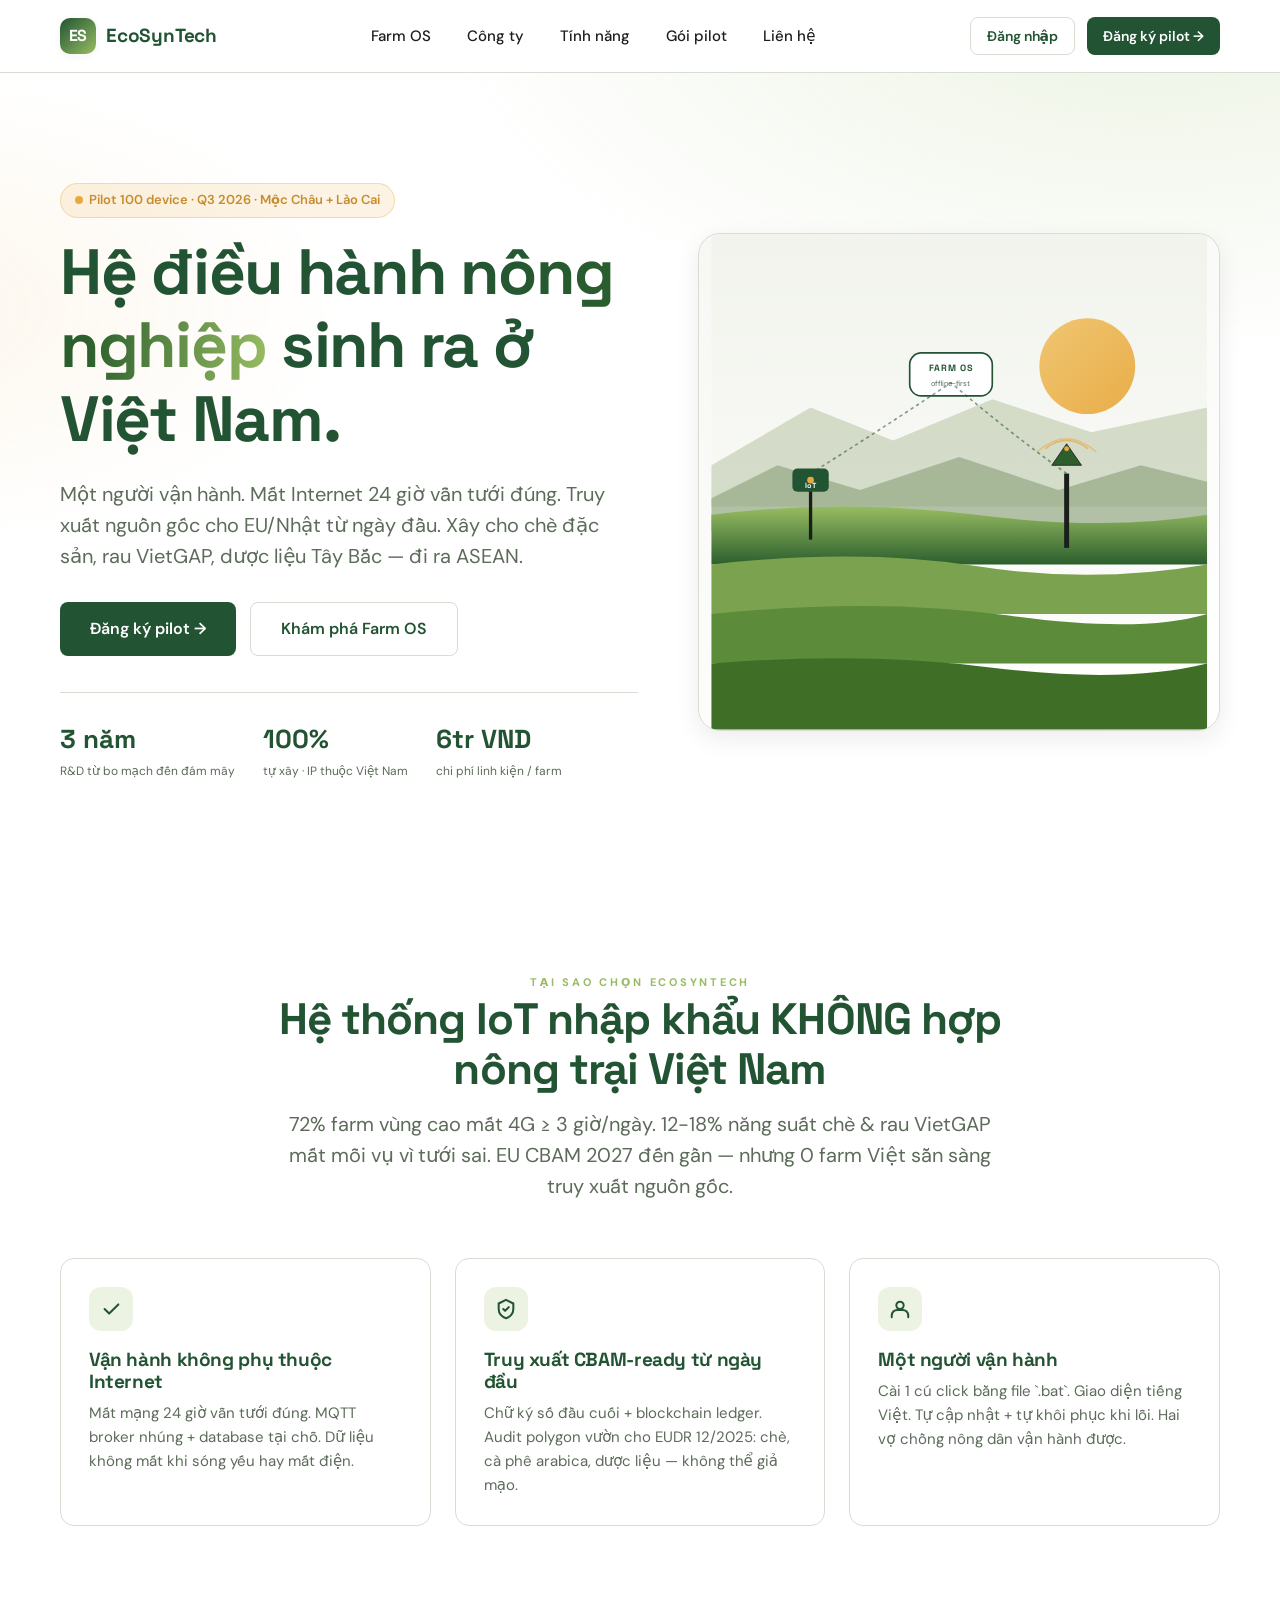
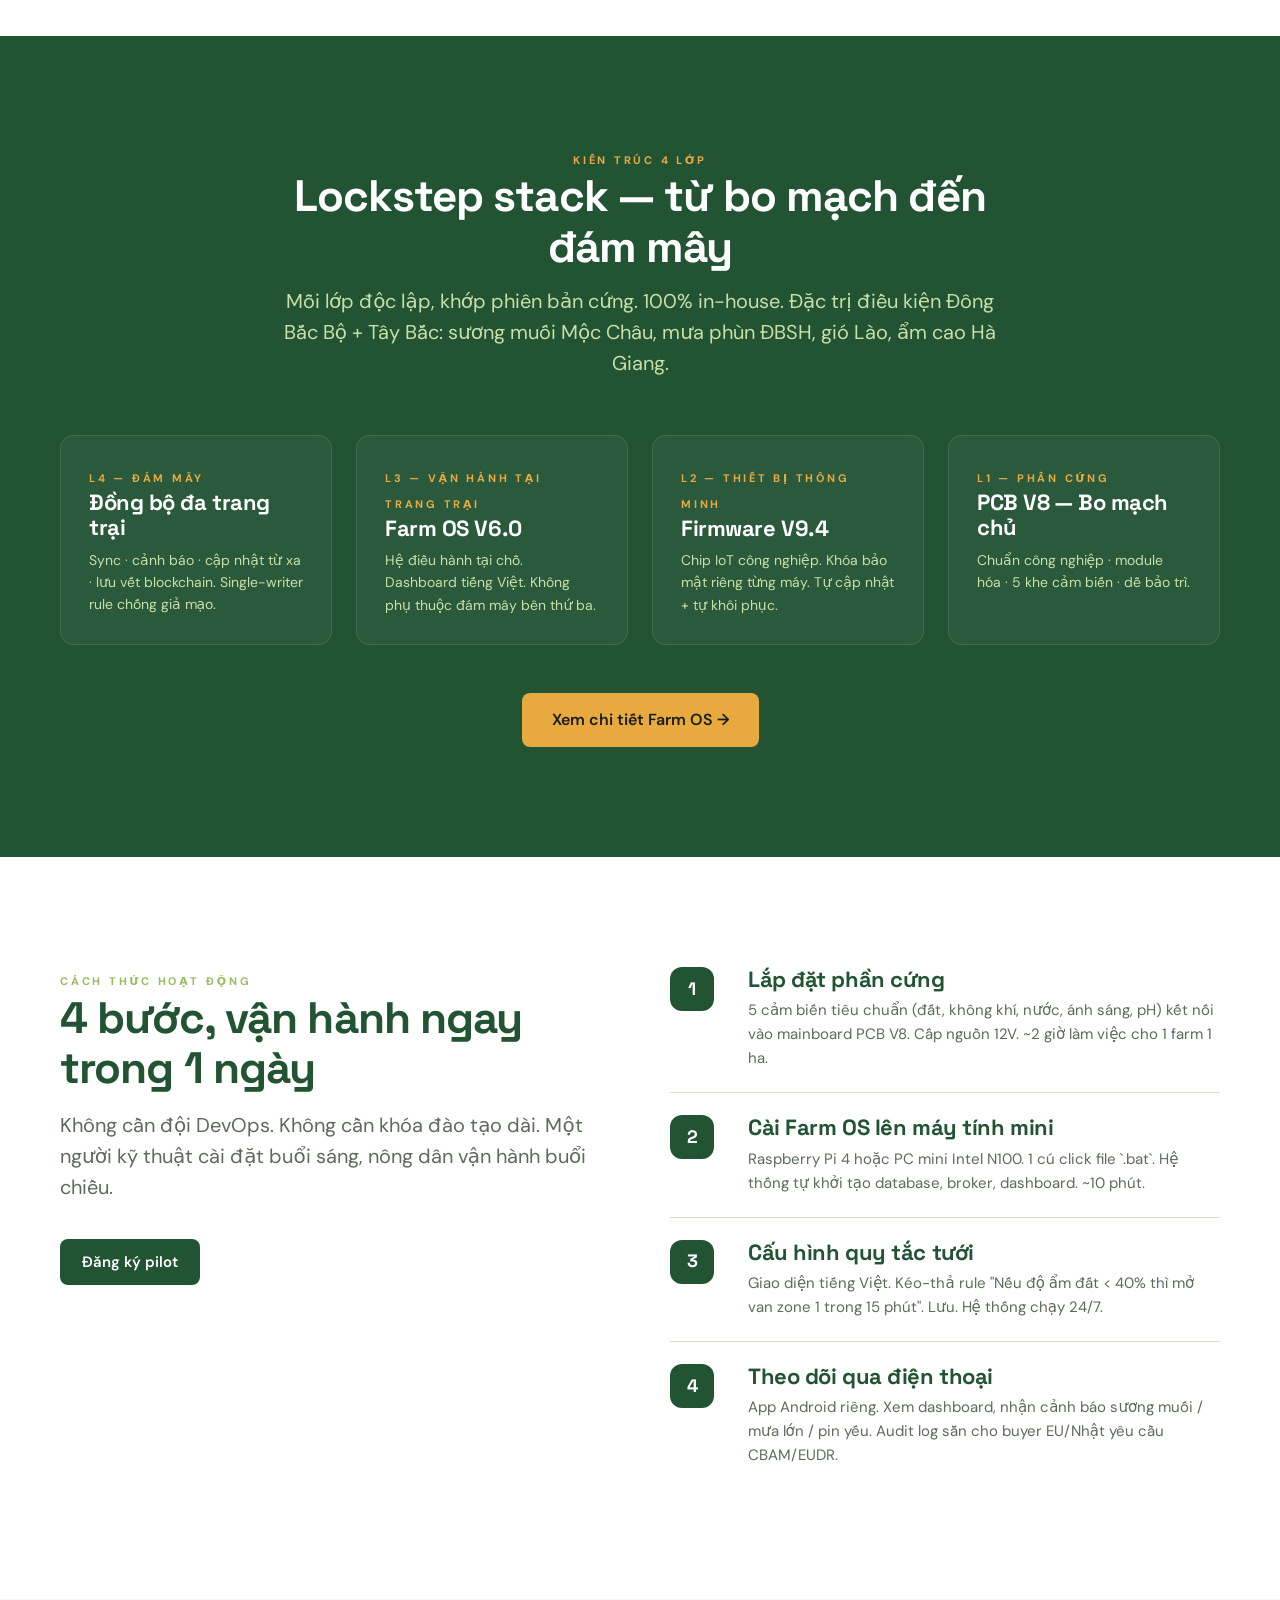
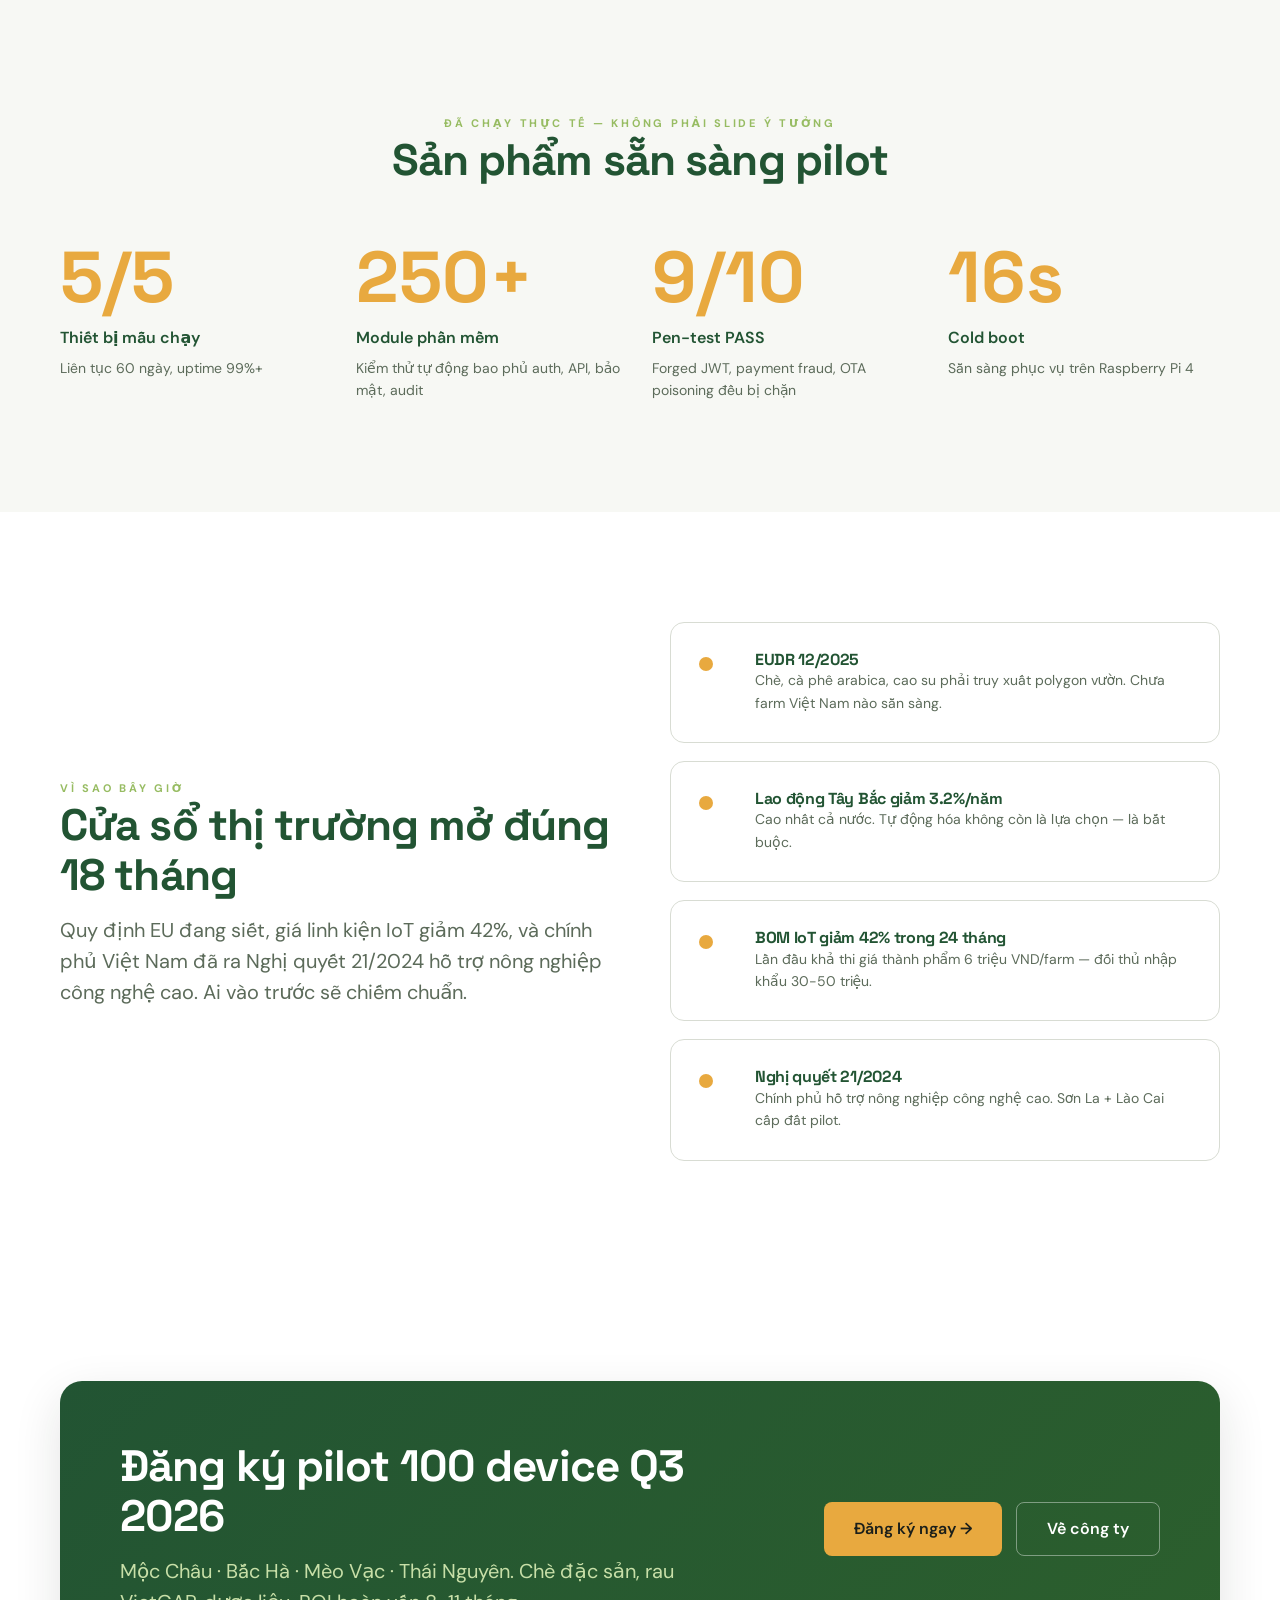
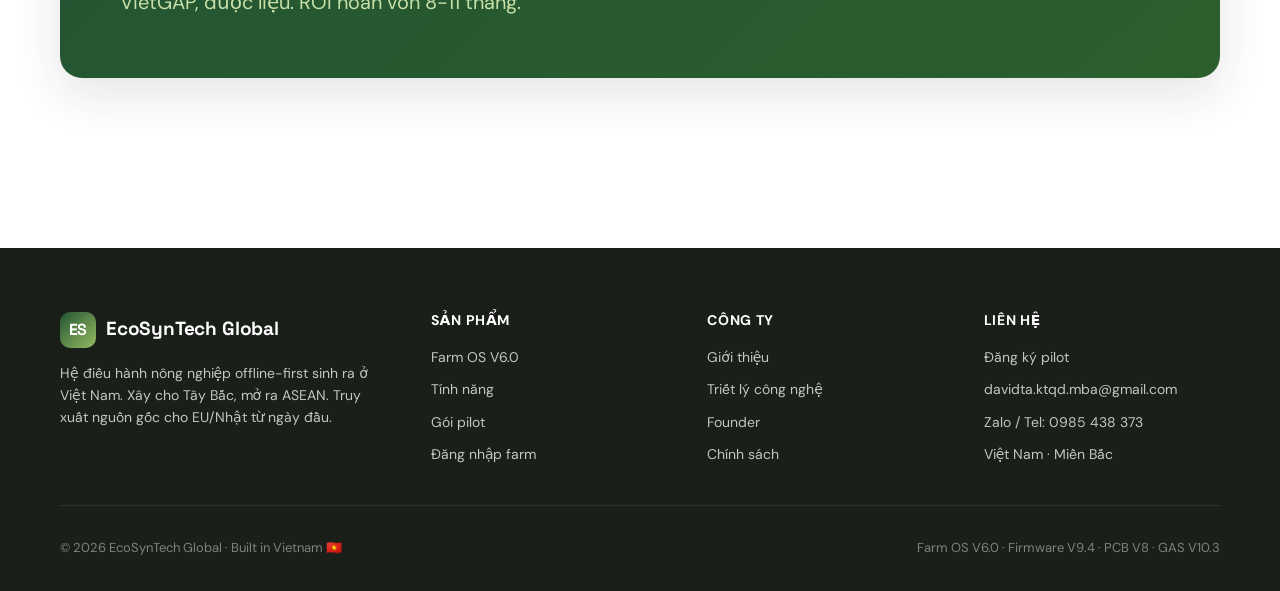
==== commit 8ea0cc1f: "fix: policies + Zalo CTA + OG meta full + JSON-LD + remove broken launcher link" ====
--- a/index.html
+++ b/index.html
@@ -6,13 +6,63 @@
 <title>EcoSynTech Global — Hệ điều hành nông nghiệp Việt Nam</title>
 <meta name="description" content="EcoSynTech Farm OS: hệ điều hành nông nghiệp offline-first, truy xuất nguồn gốc CBAM-ready, một người vận hành. Xây tại Việt Nam — Tây Bắc → ASEAN.">
 <meta name="theme-color" content="#225433">
-<meta property="og:title" content="EcoSynTech Global — Hệ điều hành nông nghiệp">
-<meta property="og:description" content="Offline-first · Truy xuất nguồn gốc · CBAM-ready · Một người vận hành. Xây tại Việt Nam.">
-<meta property="og:type" content="website">
 <link rel="preconnect" href="https://fonts.googleapis.com">
 <link rel="preconnect" href="https://fonts.gstatic.com" crossorigin>
 <link href="https://fonts.googleapis.com/css2?family=DM+Sans:wght@400;500;600;700&family=Space+Grotesk:wght@400;500;600;700&display=swap" rel="stylesheet">
 <link rel="stylesheet" href="css/landing.css">
+<meta property="og:title" content="EcoSynTech Global — Hệ điều hành nông nghiệp Việt Nam">
+<meta property="og:description" content="EcoSynTech Farm OS: offline-first, truy xuất nguồn gốc CBAM-ready, một người vận hành. Xây tại Việt Nam — Tây Bắc → ASEAN.">
+<meta property="og:image" content="https://ecosyntech68vn.github.io/ecosyntech-landing-2026-06/og-image.png">
+<meta property="og:image:width" content="1200">
+<meta property="og:image:height" content="630">
+<meta property="og:image:type" content="image/png">
+<meta property="og:url" content="https://ecosyntech68vn.github.io/ecosyntech-landing-2026-06/">
+<meta property="og:type" content="website">
+<meta property="og:site_name" content="EcoSynTech Global">
+<meta property="og:locale" content="vi_VN">
+<meta name="twitter:card" content="summary_large_image">
+<meta name="twitter:title" content="EcoSynTech Global — Hệ điều hành nông nghiệp Việt Nam">
+<meta name="twitter:description" content="EcoSynTech Farm OS: offline-first, truy xuất nguồn gốc CBAM-ready, một người vận hành. Xây tại Việt Nam — Tây Bắc → ASEAN.">
+<meta name="twitter:image" content="https://ecosyntech68vn.github.io/ecosyntech-landing-2026-06/og-image.png">
+<link rel="canonical" href="https://ecosyntech68vn.github.io/ecosyntech-landing-2026-06/">
+<script type="application/ld+json">
+{
+  "@context": "https://schema.org",
+  "@graph": [
+    {
+      "@type": "Organization",
+      "@id": "https://ecosyntech68vn.github.io/ecosyntech-landing-2026-06/#org",
+      "name": "EcoSynTech Global",
+      "url": "https://ecosyntech68vn.github.io/ecosyntech-landing-2026-06/",
+      "logo": "https://ecosyntech68vn.github.io/ecosyntech-landing-2026-06/og-image.png",
+      "description": "Hệ điều hành nông nghiệp offline-first sinh ra ở Việt Nam.",
+      "founder": { "@type": "Person", "name": "Tạ Quang Thuận" },
+      "foundingDate": "2024",
+      "contactPoint": [{
+        "@type": "ContactPoint",
+        "telephone": "+84-985-438-373",
+        "contactType": "customer service",
+        "email": "davidta.ktqd.mba@gmail.com",
+        "areaServed": "VN",
+        "availableLanguage": ["Vietnamese", "English"]
+      }],
+      "address": {
+        "@type": "PostalAddress",
+        "addressCountry": "VN",
+        "addressRegion": "Miền Bắc"
+      }
+    },
+    {
+      "@type": "WebSite",
+      "@id": "https://ecosyntech68vn.github.io/ecosyntech-landing-2026-06/#website",
+      "url": "https://ecosyntech68vn.github.io/ecosyntech-landing-2026-06/",
+      "name": "EcoSynTech Global",
+      "publisher": { "@id": "https://ecosyntech68vn.github.io/ecosyntech-landing-2026-06/#org" },
+      "inLanguage": "vi-VN"
+    }
+  ]
+}
+</script>
 </head>
 <body>
 
@@ -33,7 +83,7 @@
       </ul>
     </nav>
     <div style="display:flex; align-items:center; gap:12px;">
-      <a href="launcher.html" class="btn btn-ghost btn-sm">Đăng nhập</a>
+      <a href="index.html" class="btn btn-ghost btn-sm">Đăng nhập</a>
       <a href="pilot.html" class="btn btn-primary btn-sm nav-cta">Đăng ký pilot →</a>
       <button class="nav-toggle" id="navToggle" aria-label="Menu">☰</button>
     </div>
@@ -361,7 +411,7 @@
           <li><a href="farm-os.html">Farm OS V6.0</a></li>
           <li><a href="farm-os.html#features">Tính năng</a></li>
           <li><a href="farm-os.html#pricing">Gói pilot</a></li>
-          <li><a href="launcher.html">Đăng nhập farm</a></li>
+          <li><a href="index.html">Đăng nhập farm</a></li>
         </ul>
       </div>
       <div>
@@ -377,7 +427,7 @@
         <h4>Liên hệ</h4>
         <ul>
           <li><a href="pilot.html">Đăng ký pilot</a></li>
-          <li><a href="mailto:davidta.ktqd.mba@gmail.com">davidta.ktqd.mba@gmail.com</a></li>
+          <li><a href="mailto:davidta.ktqd.mba@gmail.com">davidta.ktqd.mba@gmail.com</a></li><li><a href="https://zalo.me/0985438373" target="_blank" rel="noopener">Zalo / Tel: 0985 438 373</a></li>
           <li>Việt Nam · Miền Bắc</li>
         </ul>
       </div>
